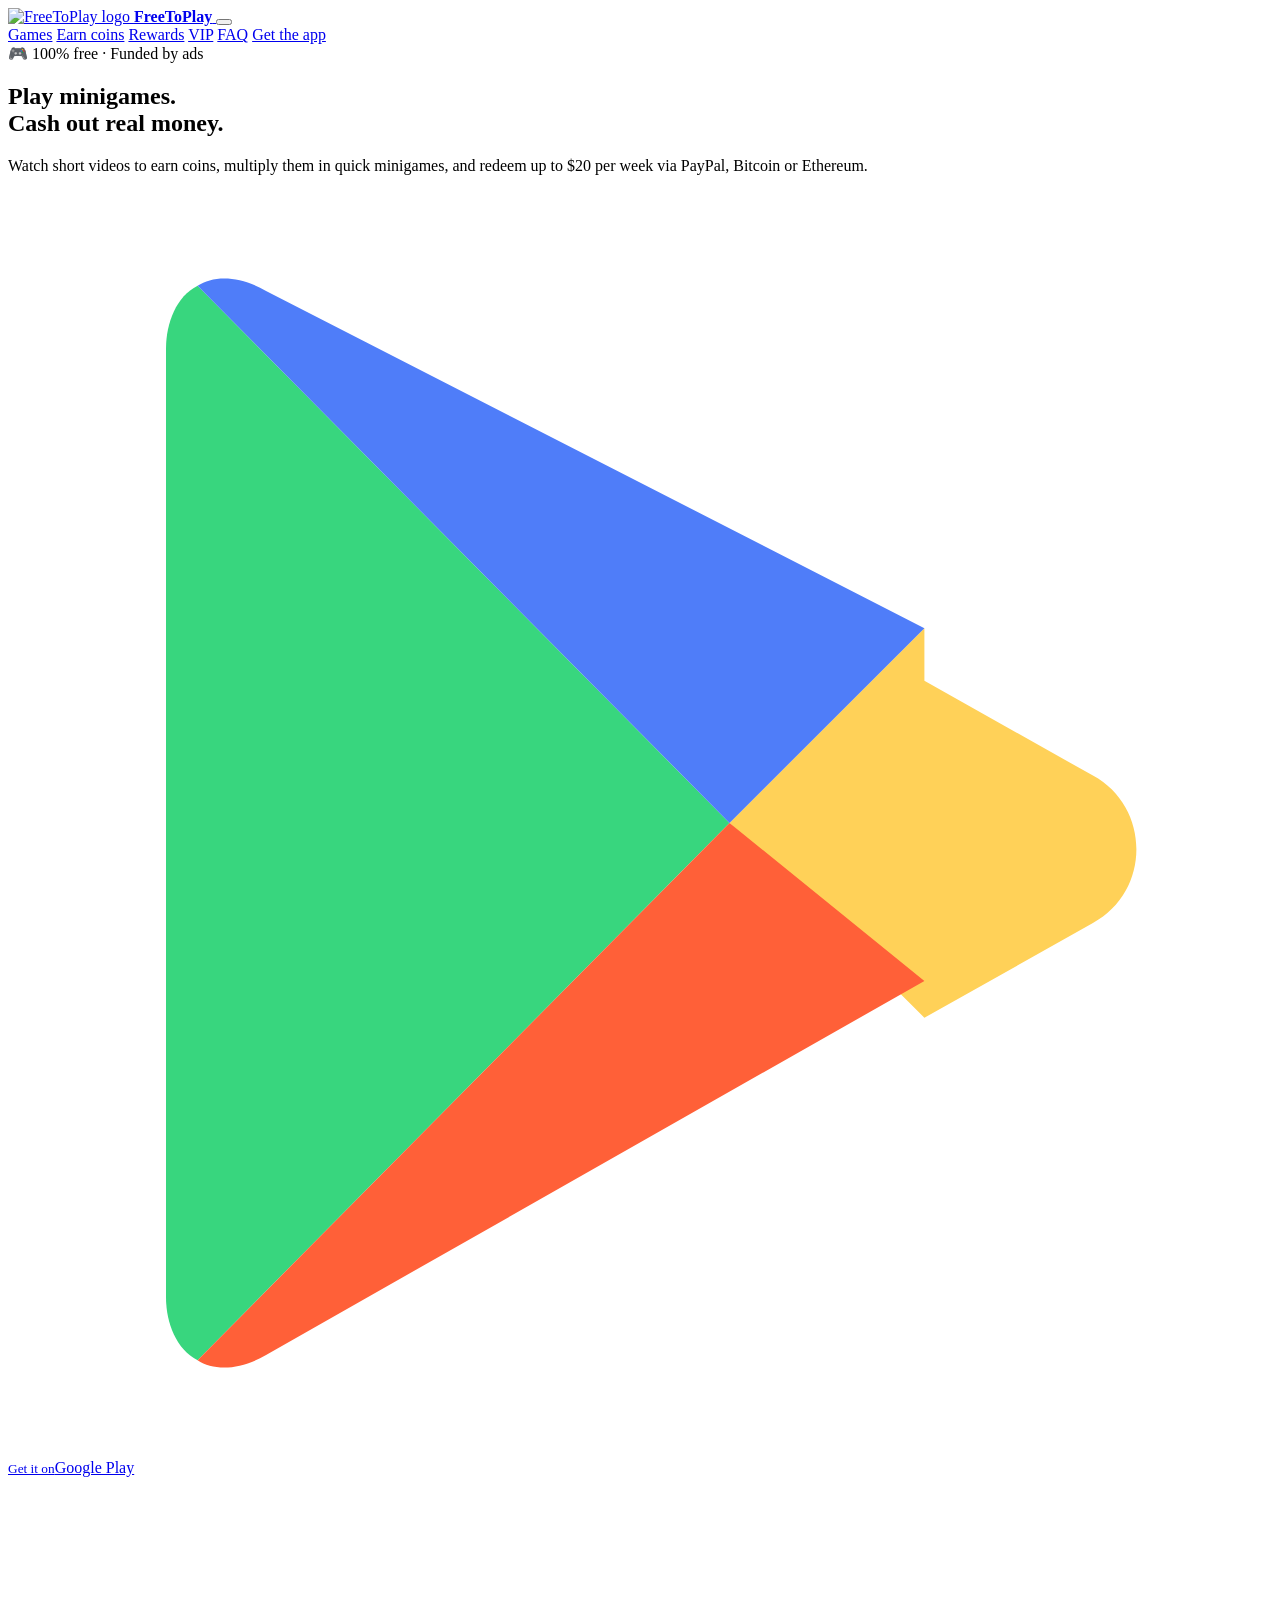
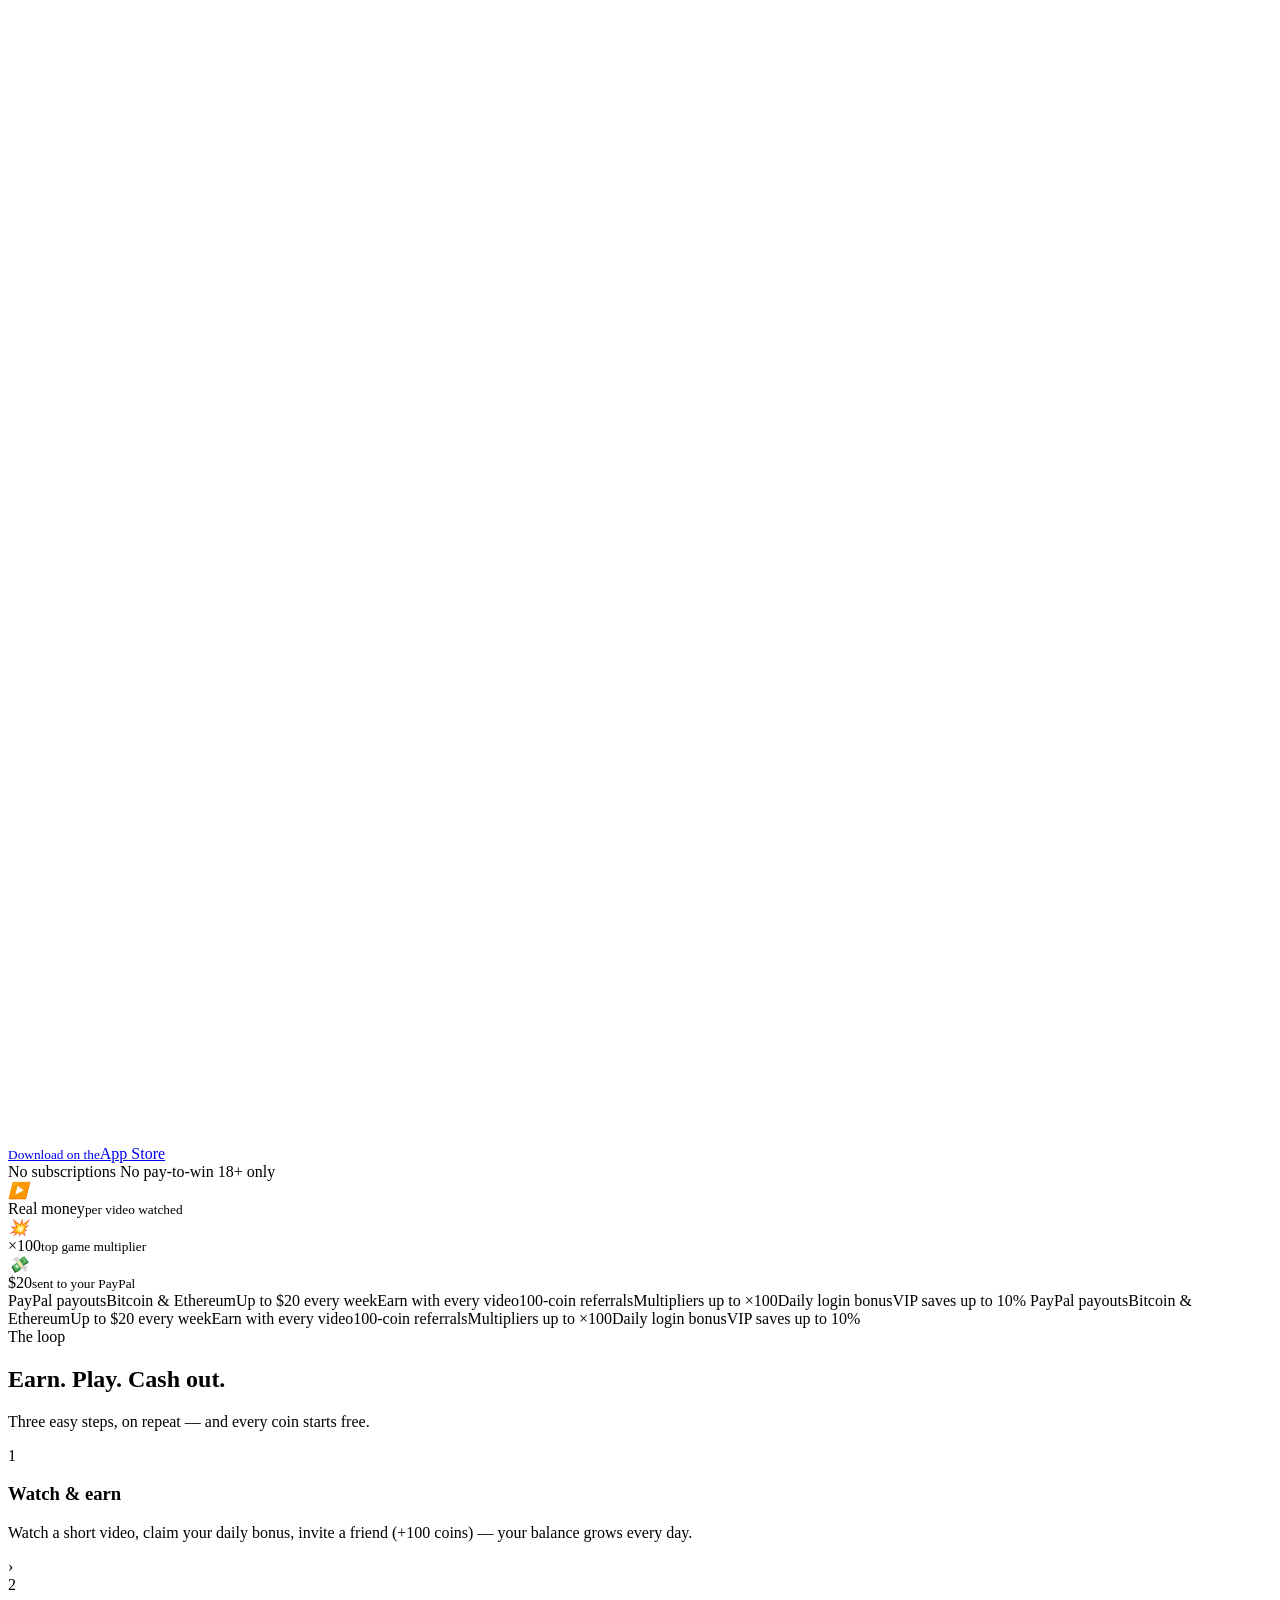
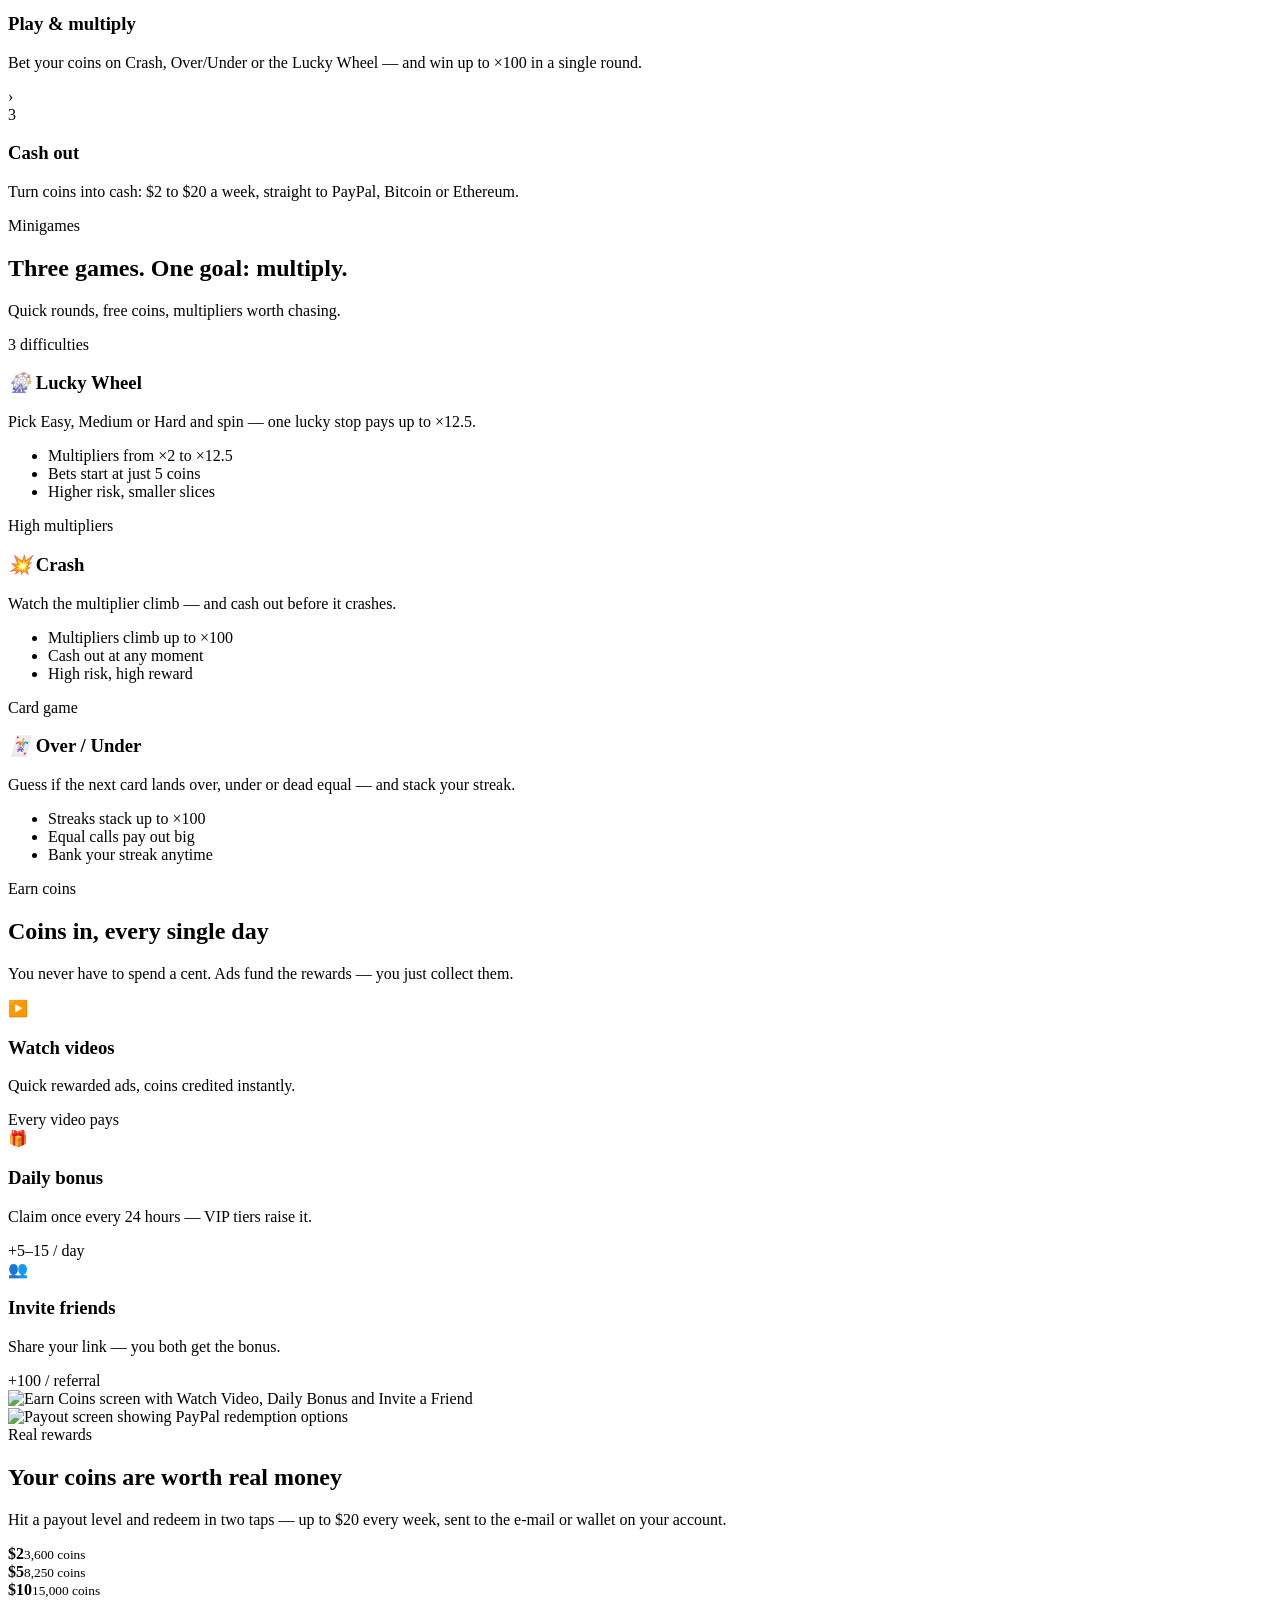
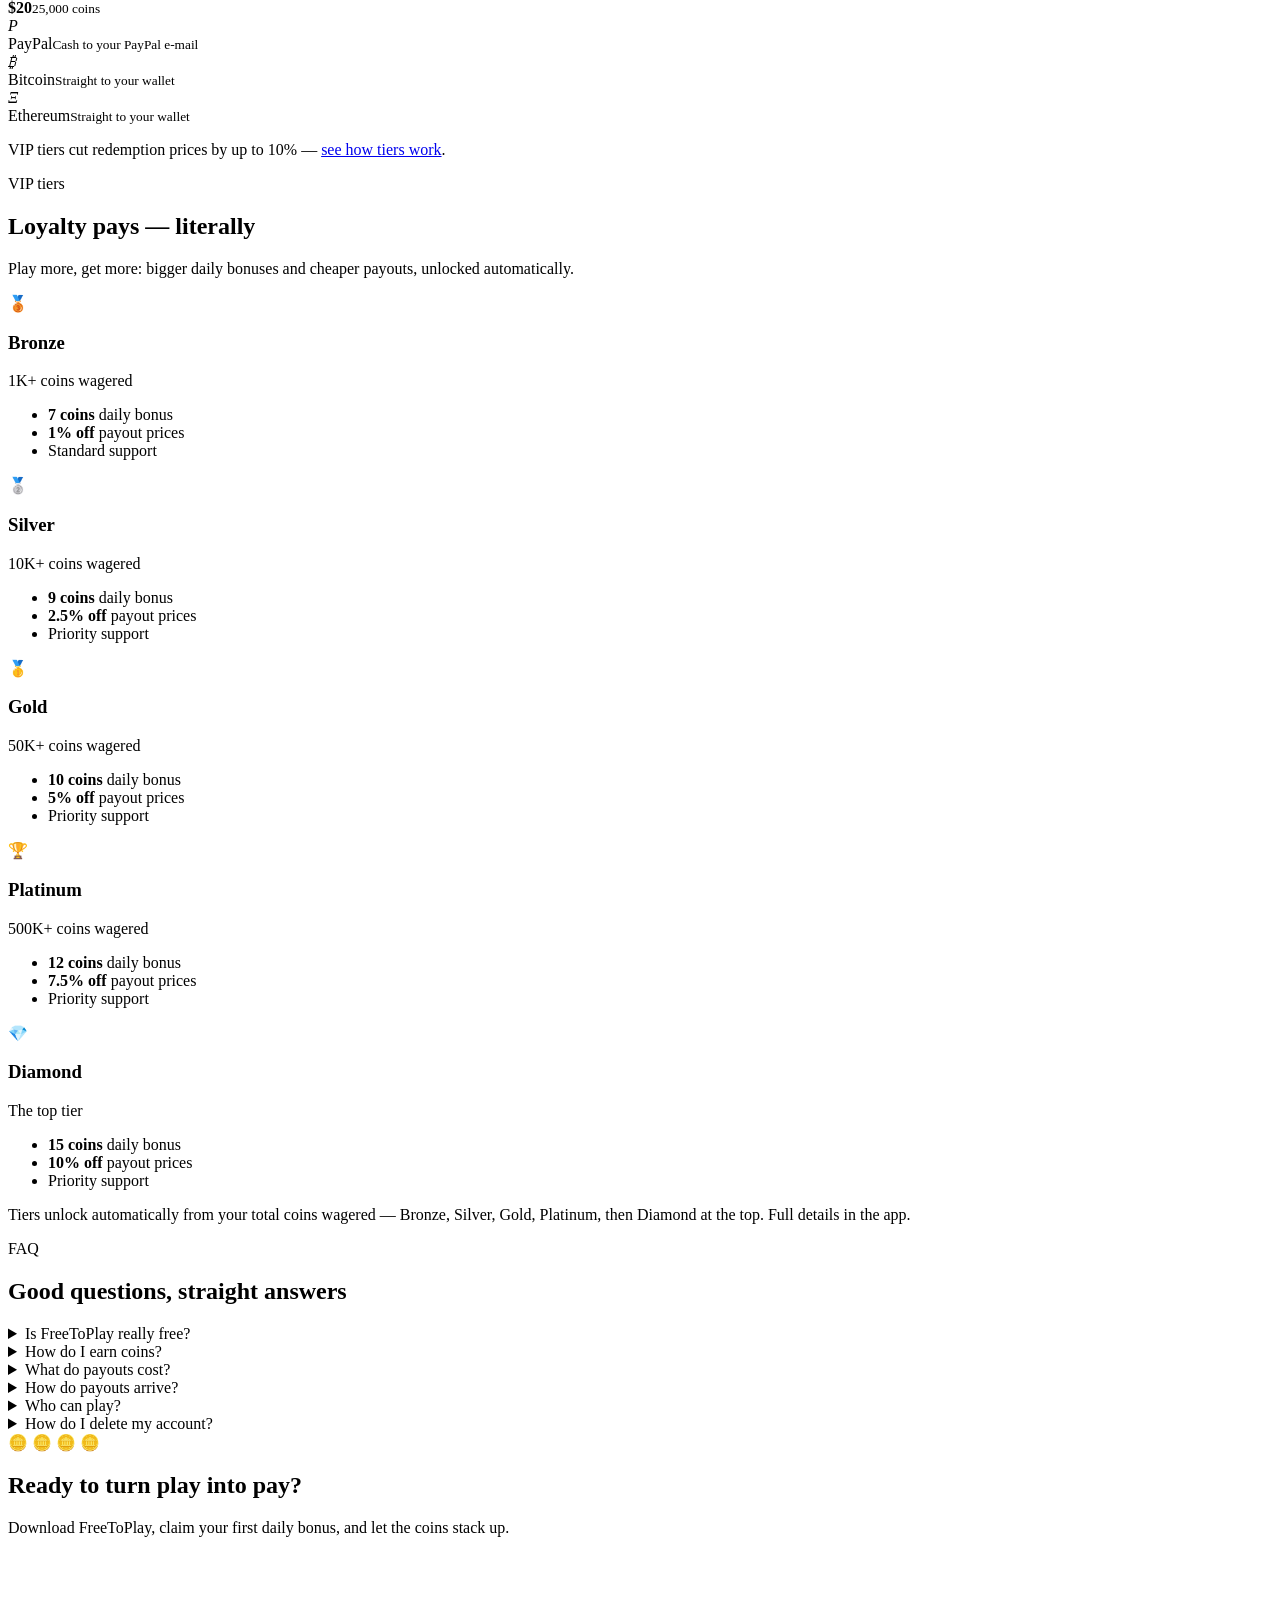
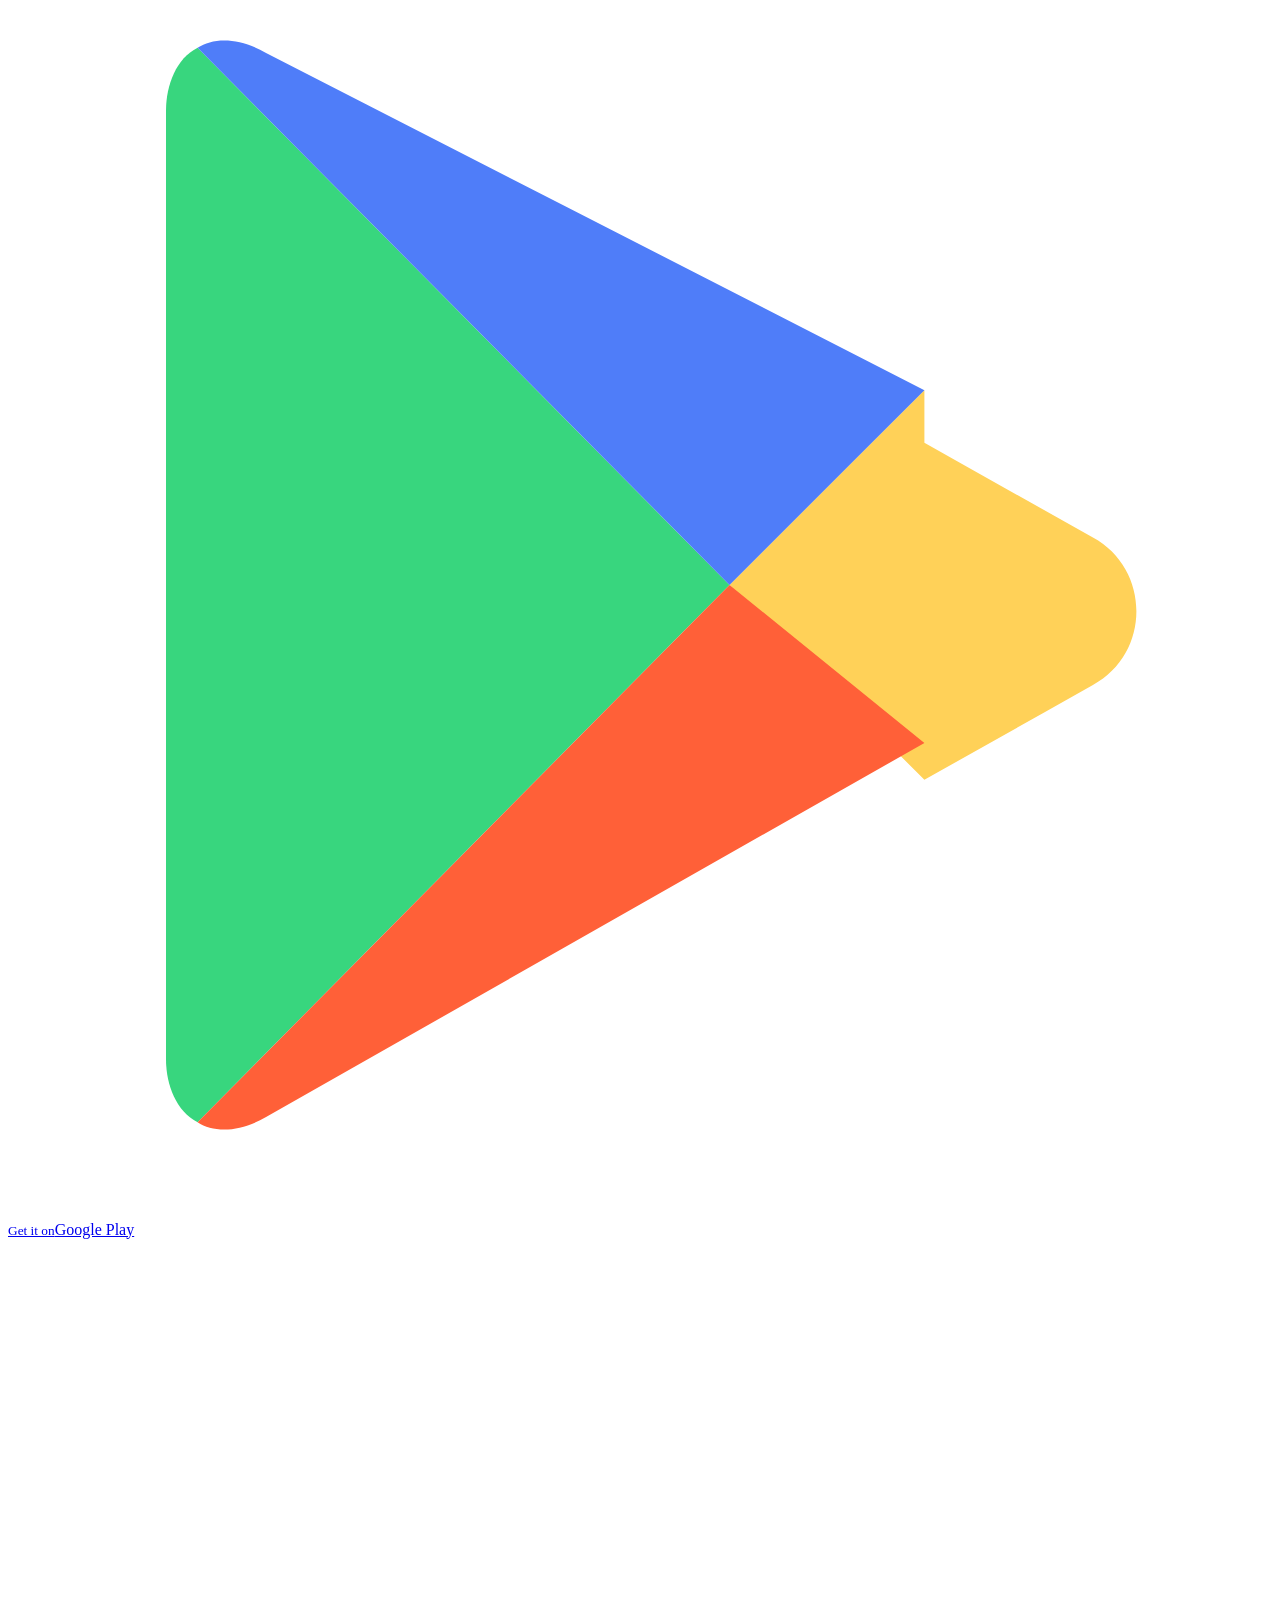
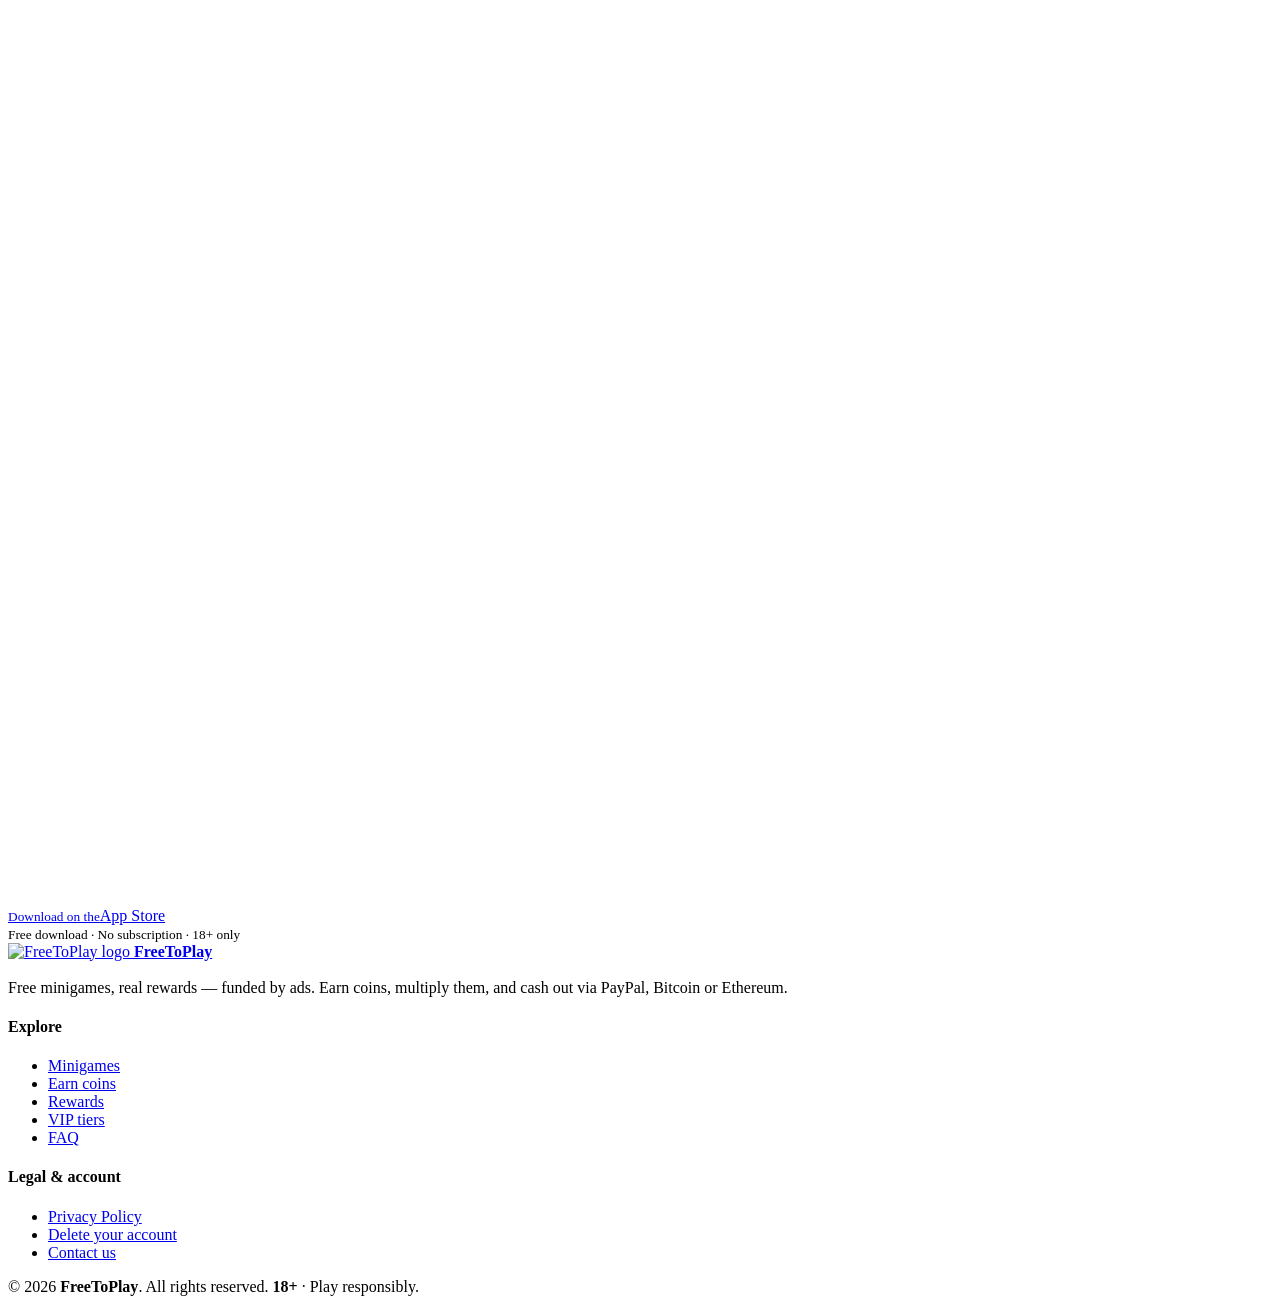
==== index.html @ 01d9d486 "Add site pages" ====
<!DOCTYPE html>
<html lang="en">
<head>
<meta charset="UTF-8">
<meta name="viewport" content="width=device-width, initial-scale=1.0">
<title>FreeToPlay — Play minigames, earn coins, cash out real money</title>
<meta name="description" content="FreeToPlay is a free, ad-funded mobile app. Earn coins watching short videos, multiply them in minigames like Crash, Over/Under and the Lucky Wheel, and cash out up to $20 per week via PayPal, Bitcoin or Ethereum.">
<meta name="theme-color" content="#16a14f">
<meta property="og:title" content="FreeToPlay — Earn real money, just by playing">
<meta property="og:description" content="Watch short ads to earn coins, multiply them in fast minigames, and redeem real rewards. No subscriptions. No pay-to-win.">
<meta property="og:image" content="assets/img/logo-name.jpg">
<meta property="og:type" content="website">
<link rel="icon" type="image/png" href="assets/img/logo.png">
<link rel="preconnect" href="https://fonts.googleapis.com">
<link rel="preconnect" href="https://fonts.gstatic.com" crossorigin>
<link href="https://fonts.googleapis.com/css2?family=Manrope:wght@400;500;600;700;800&family=Sora:wght@500;600;700;800&display=swap" rel="stylesheet">
<link rel="stylesheet" href="assets/css/style.css">
<script src="assets/js/main.js" defer></script>
</head>
<body>

<!-- ===== Navigation ===== -->
<header class="nav" aria-label="Main navigation">
  <div class="container nav-inner">
    <a class="brand" href="#top">
      <img src="assets/img/logo.png" alt="FreeToPlay logo">
      <b>FreeToPlay</b>
    </a>
    <button class="nav-toggle" aria-label="Open menu" aria-expanded="false">
      <span></span><span></span><span></span>
    </button>
    <nav class="nav-links">
      <a href="#games">Games</a>
      <a href="#earn">Earn coins</a>
      <a href="#rewards">Rewards</a>
      <a href="#vip">VIP</a>
      <a href="#faq">FAQ</a>
      <a class="btn btn-primary nav-cta" href="#download">Get the app</a>
    </nav>
  </div>
</header>

<main id="top">

  <!-- ===== Hero ===== -->
  <section class="hero">
    <div class="container hero-inner">
      <span class="eyebrow">🎮 100% free · Funded by ads</span>
        <h1>Play minigames.<br>Cash out <span class="grad-text">real money</span>.</h1>
        <p class="hero-sub">Watch short videos to earn coins, multiply them in quick minigames, and redeem up to $20 per week via PayPal, Bitcoin or Ethereum.</p>
        <div class="hero-actions">
          <!-- TODO: replace href="#" with your real store listing URLs -->
          <a class="btn-store" href="#" aria-label="Get FreeToPlay on Google Play">
            <svg viewBox="0 0 24 24" aria-hidden="true"><path fill="#38d67e" d="M3.6 1.8 13.7 12 3.6 22.2c-.4-.2-.6-.7-.6-1.2V3c0-.5.2-1 .6-1.2z"/><path fill="#ffd158" d="m17.4 8.3-3.7 3.7 3.7 3.7 3.2-1.8c1.1-.6 1.1-2.2 0-2.8l-3.2-1.8z"/><path fill="#ff6038" d="M13.7 12 3.6 22.2c.3.2.8.2 1.3-.1l12.5-7.1L13.7 12z"/><path fill="#4f7df9" d="M13.7 12 17.4 8.3 4.9 1.9c-.5-.3-1-.3-1.3-.1L13.7 12z"/></svg>
            <span><small>Get it on</small>Google Play</span>
          </a>
          <a class="btn-store" href="#" aria-label="Download FreeToPlay on the App Store">
            <svg viewBox="0 0 24 24" fill="#fff" aria-hidden="true"><path d="M16.7 13.1c0-2.2 1.8-3.3 1.9-3.4-1-1.5-2.6-1.7-3.2-1.7-1.4-.1-2.7.8-3.4.8-.7 0-1.8-.8-2.9-.8-1.5 0-2.9.9-3.7 2.2-1.6 2.7-.4 6.8 1.1 9 .8 1.1 1.7 2.3 2.9 2.3 1.1 0 1.6-.7 3-.7s1.8.7 3 .7c1.2 0 2-1.1 2.8-2.2.9-1.3 1.2-2.5 1.2-2.6-.1 0-2.7-1-2.7-3.6zM14.4 6.2c.6-.8 1-1.8.9-2.9-.9 0-2 .6-2.6 1.4-.6.7-1.1 1.8-.9 2.8 1 .1 2-.5 2.6-1.3z"/></svg>
            <span><small>Download on the</small>App Store</span>
          </a>
        </div>
        <div class="hero-checks">
          <span>No subscriptions</span>
          <span>No pay-to-win</span>
          <span>18+ only</span>
        </div>

        <!-- Signature: live reward chips -->
        <div class="hero-chips">
          <div class="chip"><em>▶️</em><div>Real money<small>per video watched</small></div></div>
          <div class="chip"><em>💥</em><div>×100<small>top game multiplier</small></div></div>
          <div class="chip"><em>💸</em><div>$20<small>sent to your PayPal</small></div></div>
        </div>
    </div>
  </section>

  <!-- ===== Marquee ===== -->
  <div class="marquee" aria-hidden="true">
    <div class="marquee-track">
      <span class="gold">PayPal payouts</span><span>Bitcoin &amp; Ethereum</span><span class="gold">Up to $20 every week</span><span>Earn with every video</span><span class="gold">100-coin referrals</span><span>Multipliers up to ×100</span><span class="gold">Daily login bonus</span><span>VIP saves up to 10%</span>
      <span class="gold">PayPal payouts</span><span>Bitcoin &amp; Ethereum</span><span class="gold">Up to $20 every week</span><span>Earn with every video</span><span class="gold">100-coin referrals</span><span>Multipliers up to ×100</span><span class="gold">Daily login bonus</span><span>VIP saves up to 10%</span>
    </div>
  </div>

  <!-- ===== The loop ===== -->
  <section class="section" id="how">
    <div class="container">
      <div class="section-head reveal">
        <span class="eyebrow">The loop</span>
        <h2>Earn. Play. Cash out.</h2>
        <p>Three easy steps, on repeat — and every coin starts free.</p>
      </div>
      <div class="steps">
        <article class="step reveal">
          <div class="step-n">1</div>
          <h3>Watch &amp; earn</h3>
          <p>Watch a short video, claim your daily bonus, invite a friend (+100 coins) — your balance grows every day.</p>
          <div class="arrow" aria-hidden="true">›</div>
        </article>
        <article class="step reveal">
          <div class="step-n">2</div>
          <h3>Play &amp; multiply</h3>
          <p>Bet your coins on Crash, Over/Under or the Lucky Wheel — and win up to ×100 in a single round.</p>
          <div class="arrow" aria-hidden="true">›</div>
        </article>
        <article class="step reveal">
          <div class="step-n">3</div>
          <h3>Cash out</h3>
          <p>Turn coins into cash: $2 to $20 a week, straight to PayPal, Bitcoin or Ethereum.</p>
        </article>
      </div>
    </div>
  </section>

  <!-- ===== Games ===== -->
  <section class="section tight" id="games">
    <div class="container">
      <div class="section-head reveal">
        <span class="eyebrow">Minigames</span>
        <h2>Three games. One goal: <span class="grad-text">multiply</span>.</h2>
        <p>Quick rounds, free coins, multipliers worth chasing.</p>
      </div>
      <div class="games">
        <article class="game wheel reveal">
          <span class="game-tag">3 difficulties</span>
          <h3><em>🎡</em> Lucky Wheel</h3>
          <p>Pick Easy, Medium or Hard and spin — one lucky stop pays up to ×12.5.</p>
          <ul>
            <li>Multipliers from ×2 to ×12.5</li>
            <li>Bets start at just 5 coins</li>
            <li>Higher risk, smaller slices</li>
          </ul>
        </article>
        <article class="game crash reveal">
          <span class="game-tag">High multipliers</span>
          <h3><em>💥</em> Crash</h3>
          <p>Watch the multiplier climb — and cash out before it crashes.</p>
          <ul>
            <li>Multipliers climb up to ×100</li>
            <li>Cash out at any moment</li>
            <li>High risk, high reward</li>
          </ul>
        </article>
        <article class="game cards reveal">
          <span class="game-tag">Card game</span>
          <h3><em>🃏</em> Over / Under</h3>
          <p>Guess if the next card lands over, under or dead equal — and stack your streak.</p>
          <ul>
            <li>Streaks stack up to ×100</li>
            <li>Equal calls pay out big</li>
            <li>Bank your streak anytime</li>
          </ul>
        </article>
      </div>
    </div>
  </section>

  <!-- ===== Earn ===== -->
  <section class="section" id="earn">
    <div class="container split">
      <div>
        <div class="section-head reveal">
          <span class="eyebrow">Earn coins</span>
          <h2>Coins in, every single day</h2>
          <p>You never have to spend a cent. Ads fund the rewards — you just collect them.</p>
        </div>
        <div class="earn-rows">
          <div class="earn-row reveal">
            <div class="earn-ico">▶️</div>
            <div><h3>Watch videos</h3><p>Quick rewarded ads, coins credited instantly.</p></div>
            <span class="earn-amt">Every video pays</span>
          </div>
          <div class="earn-row reveal">
            <div class="earn-ico">🎁</div>
            <div><h3>Daily bonus</h3><p>Claim once every 24 hours — VIP tiers raise it.</p></div>
            <span class="earn-amt">+5–15 / day</span>
          </div>
          <div class="earn-row reveal">
            <div class="earn-ico">👥</div>
            <div><h3>Invite friends</h3><p>Share your link — you both get the bonus.</p></div>
            <span class="earn-amt">+100 / referral</span>
          </div>
        </div>
      </div>
      <div class="split-visual reveal">
        <div class="phone phone-sm">
          <img src="assets/img/shot-earn.jpg" alt="Earn Coins screen with Watch Video, Daily Bonus and Invite a Friend" loading="lazy">
        </div>
      </div>
    </div>
  </section>

  <!-- ===== Rewards (dark band) ===== -->
  <section class="section rewards" id="rewards">
    <div class="container split">
      <div class="split-visual reveal">
        <div class="phone phone-sm">
          <img src="assets/img/shot-payout.jpg" alt="Payout screen showing PayPal redemption options" loading="lazy">
        </div>
      </div>
      <div>
        <span class="eyebrow">Real rewards</span>
        <h2>Your coins are worth real money</h2>
        <p>Hit a payout level and redeem in two taps — up to $20 every week, sent to the e-mail or wallet on your account.</p>
        <div class="amounts reveal">
          <div class="amount"><b>$2</b><small>3,600 coins</small></div>
          <div class="amount"><b>$5</b><small>8,250 coins</small></div>
          <div class="amount featured"><b>$10</b><small>15,000 coins</small></div>
          <div class="amount"><b>$20</b><small>25,000 coins</small></div>
        </div>
        <div class="methods reveal">
          <div class="method m-paypal"><i>P</i><div>PayPal<small>Cash to your PayPal e-mail</small></div></div>
          <div class="method m-btc"><i>₿</i><div>Bitcoin<small>Straight to your wallet</small></div></div>
          <div class="method m-eth"><i>Ξ</i><div>Ethereum<small>Straight to your wallet</small></div></div>
        </div>
        <p class="vip-note">VIP tiers cut redemption prices by up to 10% — <a href="#vip">see how tiers work</a>.</p>
      </div>
    </div>
  </section>

  <!-- ===== VIP ===== -->
  <section class="section" id="vip">
    <div class="container">
      <div class="section-head reveal">
        <span class="eyebrow">VIP tiers</span>
        <h2>Loyalty pays — literally</h2>
        <p>Play more, get more: bigger daily bonuses and cheaper payouts, unlocked automatically.</p>
      </div>
      <div class="tiers">
        <article class="tier reveal">
          <div class="medal">🥉</div>
          <h3>Bronze</h3>
          <div class="req">1K+ coins wagered</div>
          <ul>
            <li><b>7 coins</b> daily bonus</li>
            <li><b>1% off</b> payout prices</li>
            <li>Standard support</li>
          </ul>
        </article>
        <article class="tier reveal">
          <div class="medal">🥈</div>
          <h3>Silver</h3>
          <div class="req">10K+ coins wagered</div>
          <ul>
            <li><b>9 coins</b> daily bonus</li>
            <li><b>2.5% off</b> payout prices</li>
            <li>Priority support</li>
          </ul>
        </article>
        <article class="tier reveal">
          <div class="medal">🥇</div>
          <h3>Gold</h3>
          <div class="req">50K+ coins wagered</div>
          <ul>
            <li><b>10 coins</b> daily bonus</li>
            <li><b>5% off</b> payout prices</li>
            <li>Priority support</li>
          </ul>
        </article>
        <article class="tier reveal">
          <div class="medal">🏆</div>
          <h3>Platinum</h3>
          <div class="req">500K+ coins wagered</div>
          <ul>
            <li><b>12 coins</b> daily bonus</li>
            <li><b>7.5% off</b> payout prices</li>
            <li>Priority support</li>
          </ul>
        </article>
        <article class="tier reveal">
          <div class="medal">💎</div>
          <h3>Diamond</h3>
          <div class="req">The top tier</div>
          <ul>
            <li><b>15 coins</b> daily bonus</li>
            <li><b>10% off</b> payout prices</li>
            <li>Priority support</li>
          </ul>
        </article>
      </div>
      <p class="tiers-note">Tiers unlock automatically from your total coins wagered — Bronze, Silver, Gold, Platinum, then Diamond at the top. Full details in the app.</p>
    </div>
  </section>

  <!-- ===== FAQ ===== -->
  <section class="section tight" id="faq">
    <div class="container">
      <div class="section-head reveal">
        <span class="eyebrow">FAQ</span>
        <h2>Good questions, straight answers</h2>
      </div>
      <div class="faq reveal">
        <details>
          <summary>Is FreeToPlay really free?</summary>
          <p>Completely. The app is funded by advertisements, so you never deposit money and there is nothing to buy. Every coin you wager started as a free reward.</p>
        </details>
        <details>
          <summary>How do I earn coins?</summary>
          <p>Four ways: watch short rewarded videos (the coin amount varies per video), claim your daily bonus, invite friends (+100 coins per referral, for both of you), and win minigames.</p>
        </details>
        <details>
          <summary>What do payouts cost?</summary>
          <p>$2 = 3,600 coins, $5 = 8,250, $10 = 15,000 and $20 = 25,000. VIP tiers discount those prices by up to 10%, and you can redeem up to $20 per week.</p>
        </details>
        <details>
          <summary>How do payouts arrive?</summary>
          <p>PayPal payouts go to the e-mail registered on your account. Bitcoin payouts are processed exclusively over the Lightning Network — we'll e-mail you and ask you to send us a Lightning invoice for your payout amount. For Ethereum, we'll e-mail you to confirm the wallet address before sending. All requests run through standard fraud-prevention checks first, so make sure your contact details are accurate.</p>
        </details>
        <details>
          <summary>Who can play?</summary>
          <p>FreeToPlay is for adults aged 18 and over. Additional eligibility requirements may apply depending on your region — see our Terms for details.</p>
        </details>
        <details>
          <summary>How do I delete my account?</summary>
          <p>In the app, go to Settings → Account → Delete Account. Or do it online any time via our <a href="delete.html">account deletion page</a>. Details on what happens to your data are in our <a href="privacy.html">Privacy Policy</a>.</p>
        </details>
      </div>
    </div>
  </section>

  <!-- ===== CTA ===== -->
  <section class="section" id="download">
    <div class="container">
      <div class="cta-band reveal">
        <span class="cta-coin" aria-hidden="true">🪙</span>
        <span class="cta-coin" aria-hidden="true">🪙</span>
        <span class="cta-coin" aria-hidden="true">🪙</span>
        <span class="cta-coin" aria-hidden="true">🪙</span>
        <h2>Ready to turn play into pay?</h2>
        <p>Download FreeToPlay, claim your first daily bonus, and let the coins stack up.</p>
        <div class="hero-actions">
          <!-- TODO: replace href="#" with your real store listing URLs -->
          <a class="btn-store" href="#" aria-label="Get FreeToPlay on Google Play">
            <svg viewBox="0 0 24 24" aria-hidden="true"><path fill="#38d67e" d="M3.6 1.8 13.7 12 3.6 22.2c-.4-.2-.6-.7-.6-1.2V3c0-.5.2-1 .6-1.2z"/><path fill="#ffd158" d="m17.4 8.3-3.7 3.7 3.7 3.7 3.2-1.8c1.1-.6 1.1-2.2 0-2.8l-3.2-1.8z"/><path fill="#ff6038" d="M13.7 12 3.6 22.2c.3.2.8.2 1.3-.1l12.5-7.1L13.7 12z"/><path fill="#4f7df9" d="M13.7 12 17.4 8.3 4.9 1.9c-.5-.3-1-.3-1.3-.1L13.7 12z"/></svg>
            <span><small>Get it on</small>Google Play</span>
          </a>
          <a class="btn-store" href="#" aria-label="Download FreeToPlay on the App Store">
            <svg viewBox="0 0 24 24" fill="#fff" aria-hidden="true"><path d="M16.7 13.1c0-2.2 1.8-3.3 1.9-3.4-1-1.5-2.6-1.7-3.2-1.7-1.4-.1-2.7.8-3.4.8-.7 0-1.8-.8-2.9-.8-1.5 0-2.9.9-3.7 2.2-1.6 2.7-.4 6.8 1.1 9 .8 1.1 1.7 2.3 2.9 2.3 1.1 0 1.6-.7 3-.7s1.8.7 3 .7c1.2 0 2-1.1 2.8-2.2.9-1.3 1.2-2.5 1.2-2.6-.1 0-2.7-1-2.7-3.6zM14.4 6.2c.6-.8 1-1.8.9-2.9-.9 0-2 .6-2.6 1.4-.6.7-1.1 1.8-.9 2.8 1 .1 2-.5 2.6-1.3z"/></svg>
            <span><small>Download on the</small>App Store</span>
          </a>
        </div>
        <small>Free download · No subscription · 18+ only</small>
      </div>
    </div>
  </section>

</main>

<!-- ===== Footer ===== -->
<footer class="footer">
  <div class="container">
    <div class="footer-grid">
      <div>
        <a class="brand" href="#top">
          <img src="assets/img/logo.png" alt="FreeToPlay logo">
          <b>FreeToPlay</b>
        </a>
        <p style="margin-top:18px">Free minigames, real rewards — funded by ads. Earn coins, multiply them, and cash out via PayPal, Bitcoin or Ethereum.</p>
      </div>
      <div>
        <h4>Explore</h4>
        <ul>
          <li><a href="#games">Minigames</a></li>
          <li><a href="#earn">Earn coins</a></li>
          <li><a href="#rewards">Rewards</a></li>
          <li><a href="#vip">VIP tiers</a></li>
          <li><a href="#faq">FAQ</a></li>
        </ul>
      </div>
      <div>
        <h4>Legal &amp; account</h4>
        <ul>
          <li><a href="privacy.html">Privacy Policy</a></li>
          <li><a href="delete.html">Delete your account</a></li>
          <li><a href="mailto:freeToPlay.business@gmail.com">Contact us</a></li>
        </ul>
      </div>
    </div>
    <div class="footer-bottom">
      <span>© <span id="year">2026</span> <b>FreeToPlay</b>. All rights reserved.</span>
      <span><b>18+</b> · Play responsibly.</span>
    </div>
  </div>
</footer>

</body>
</html>
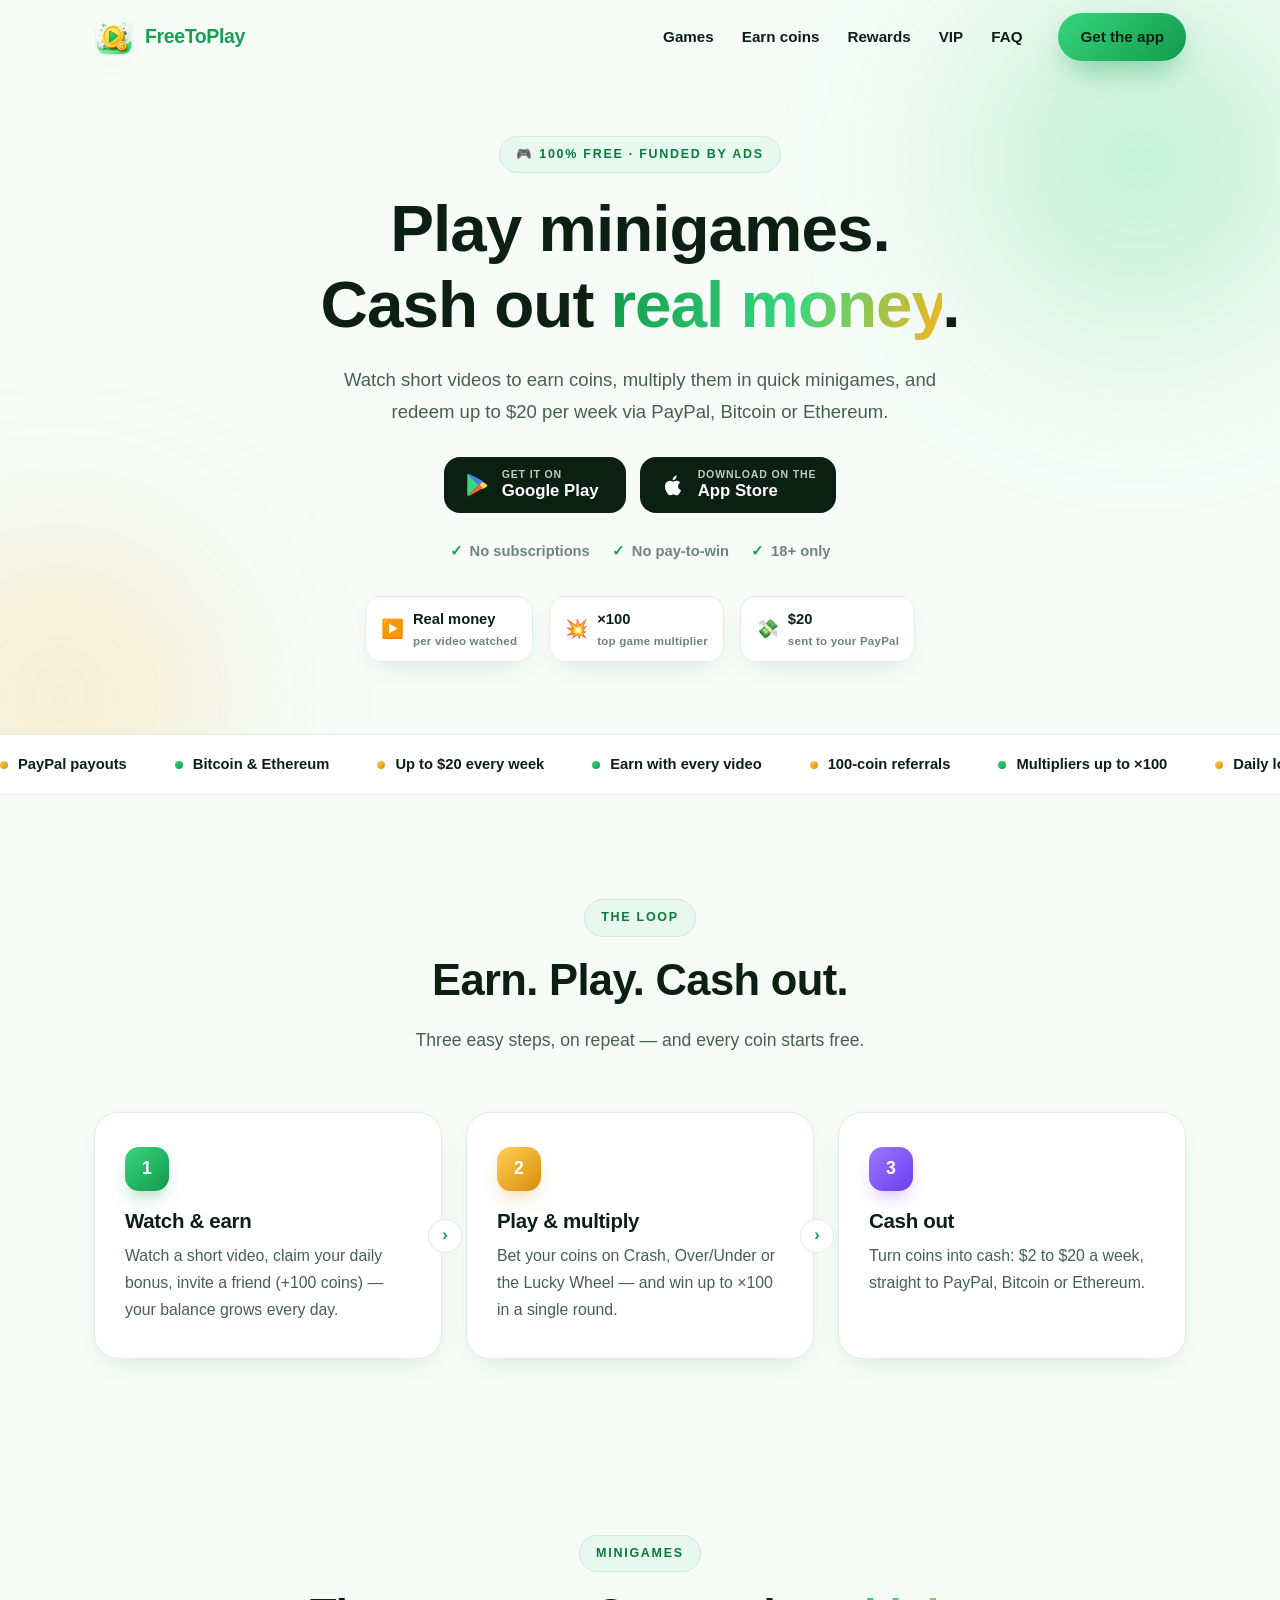
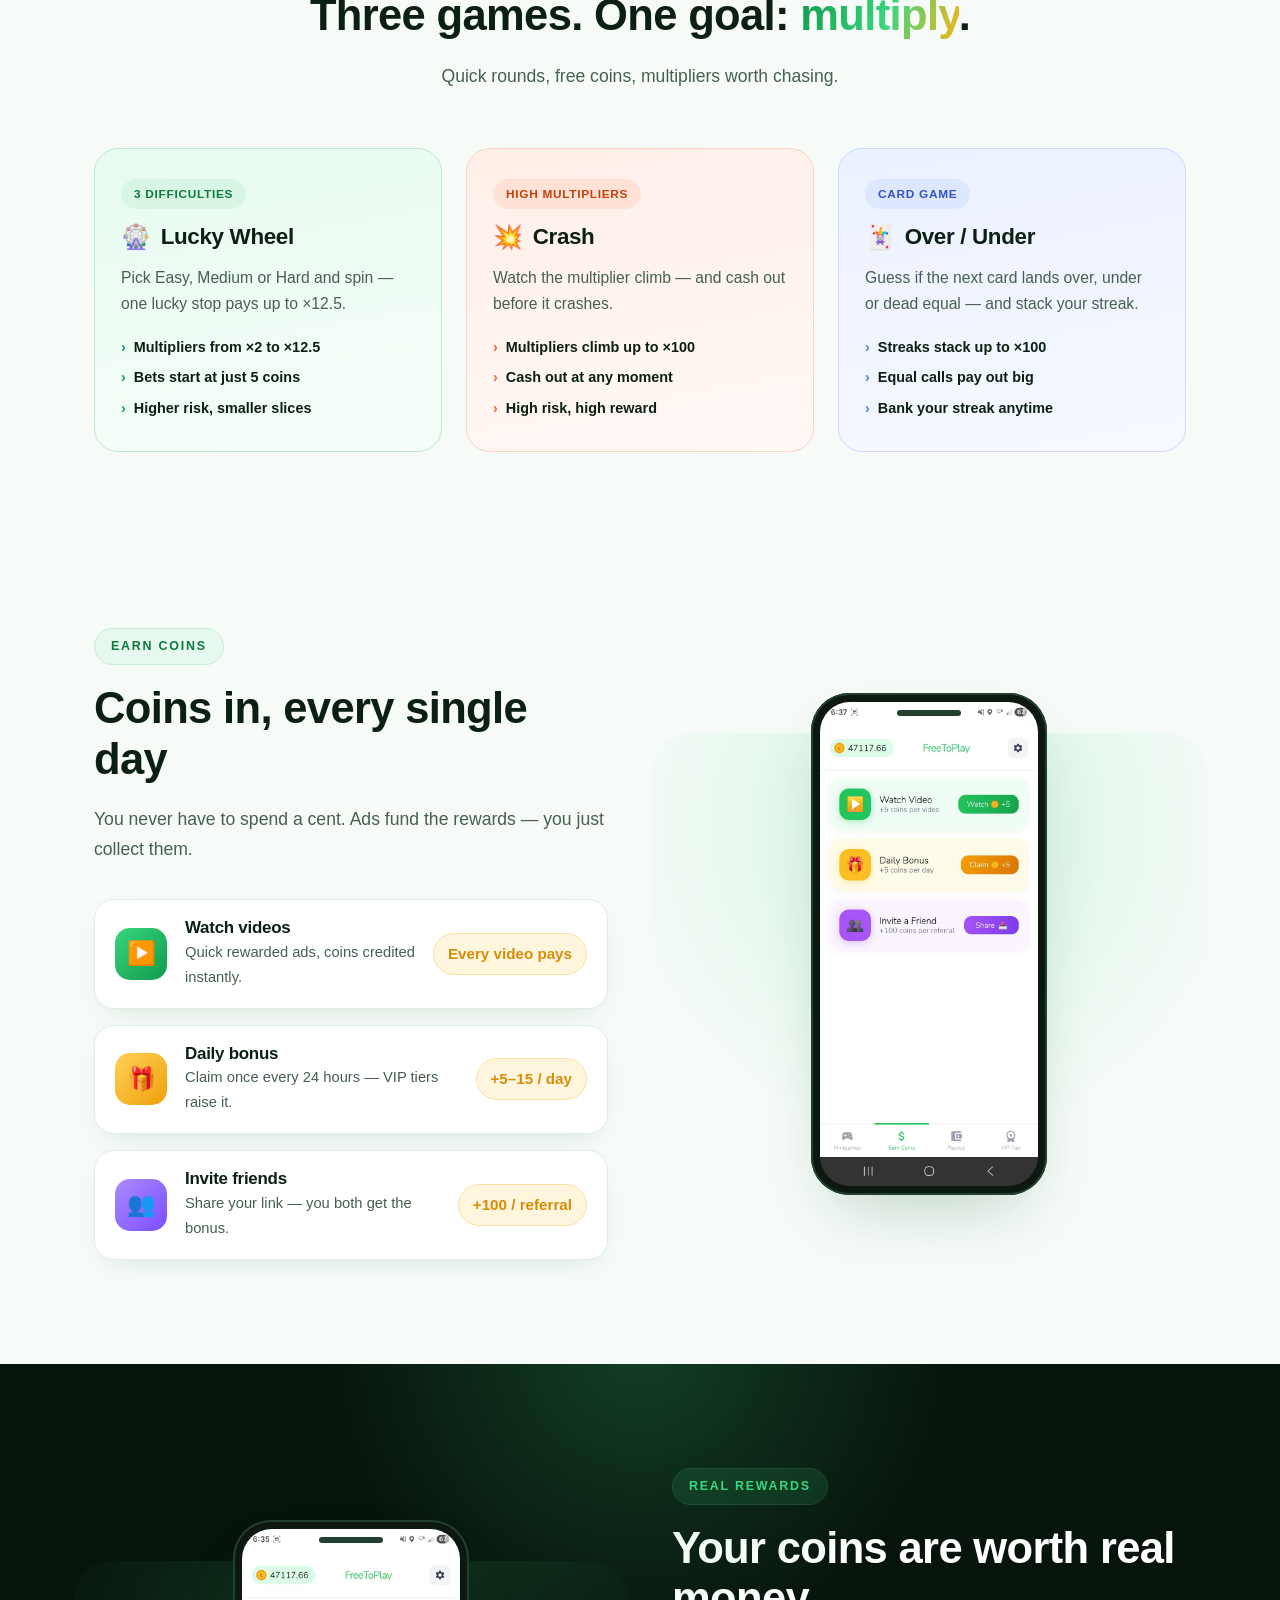
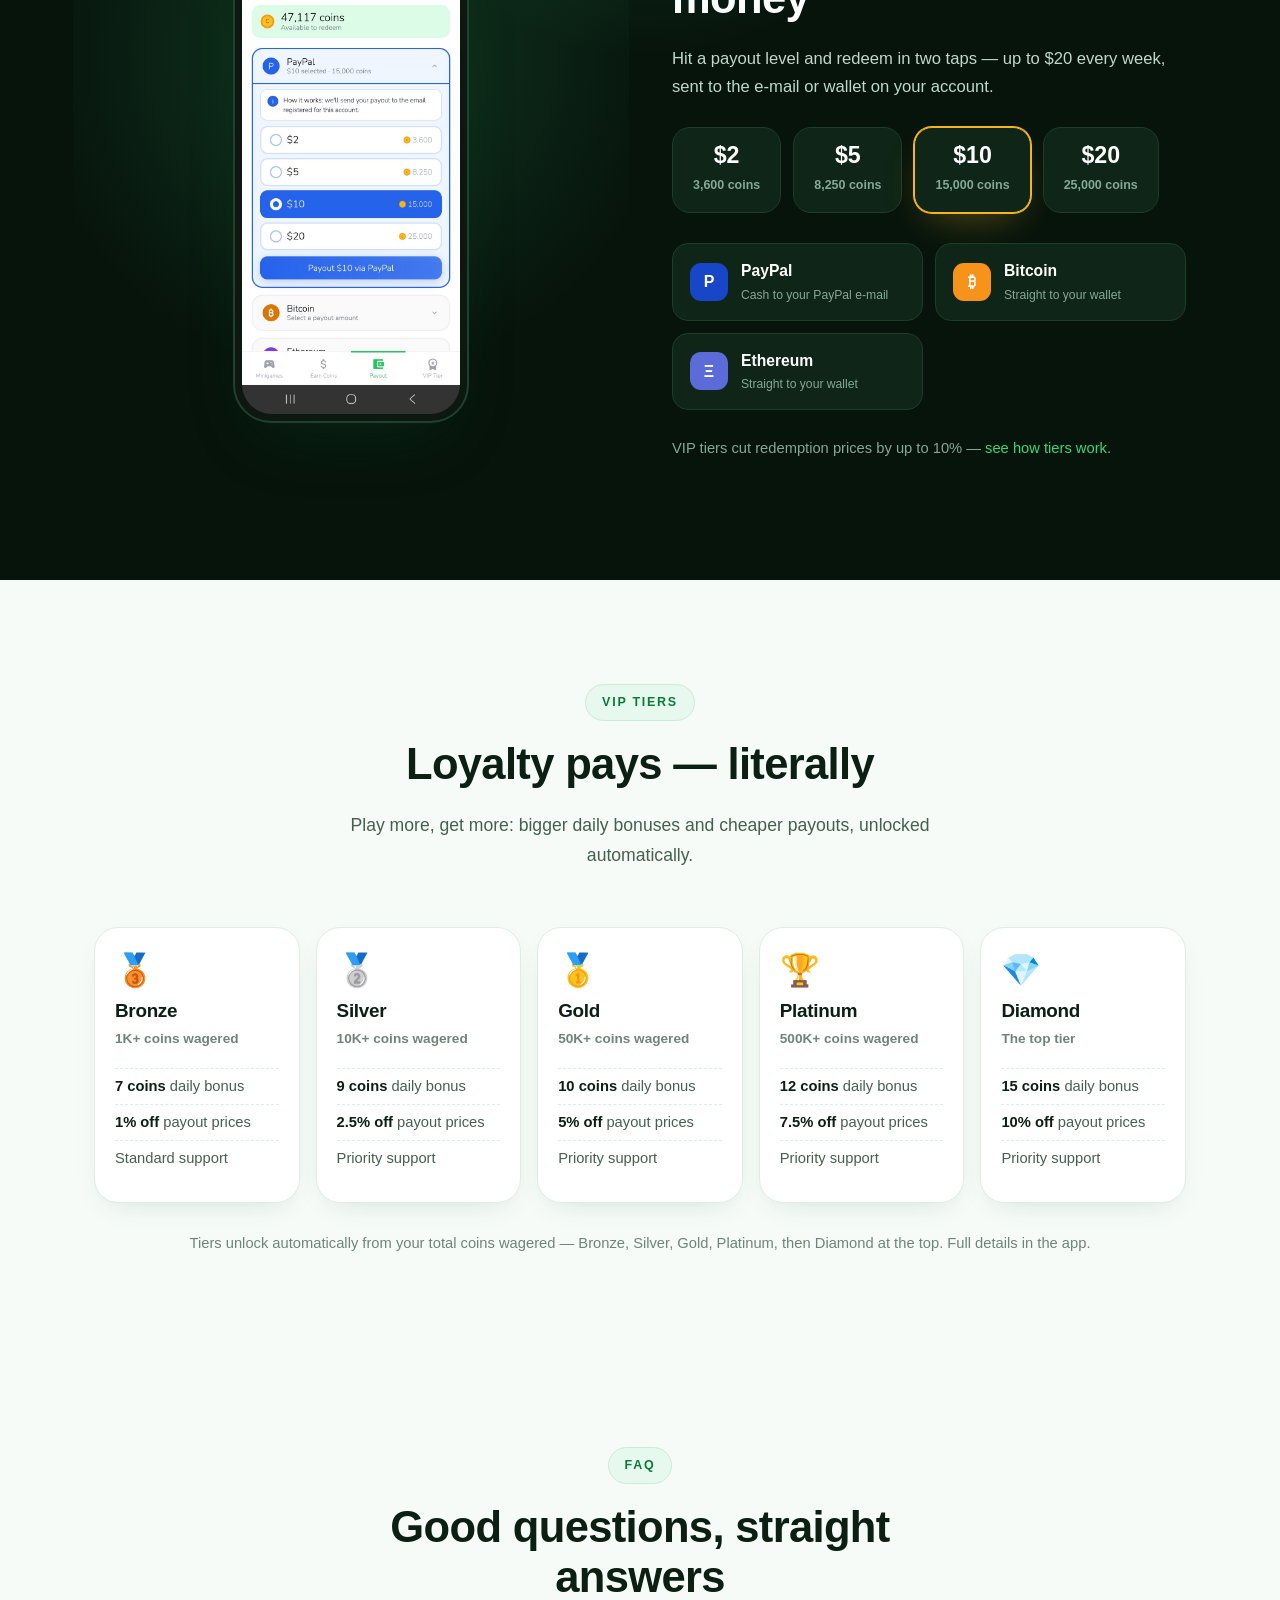
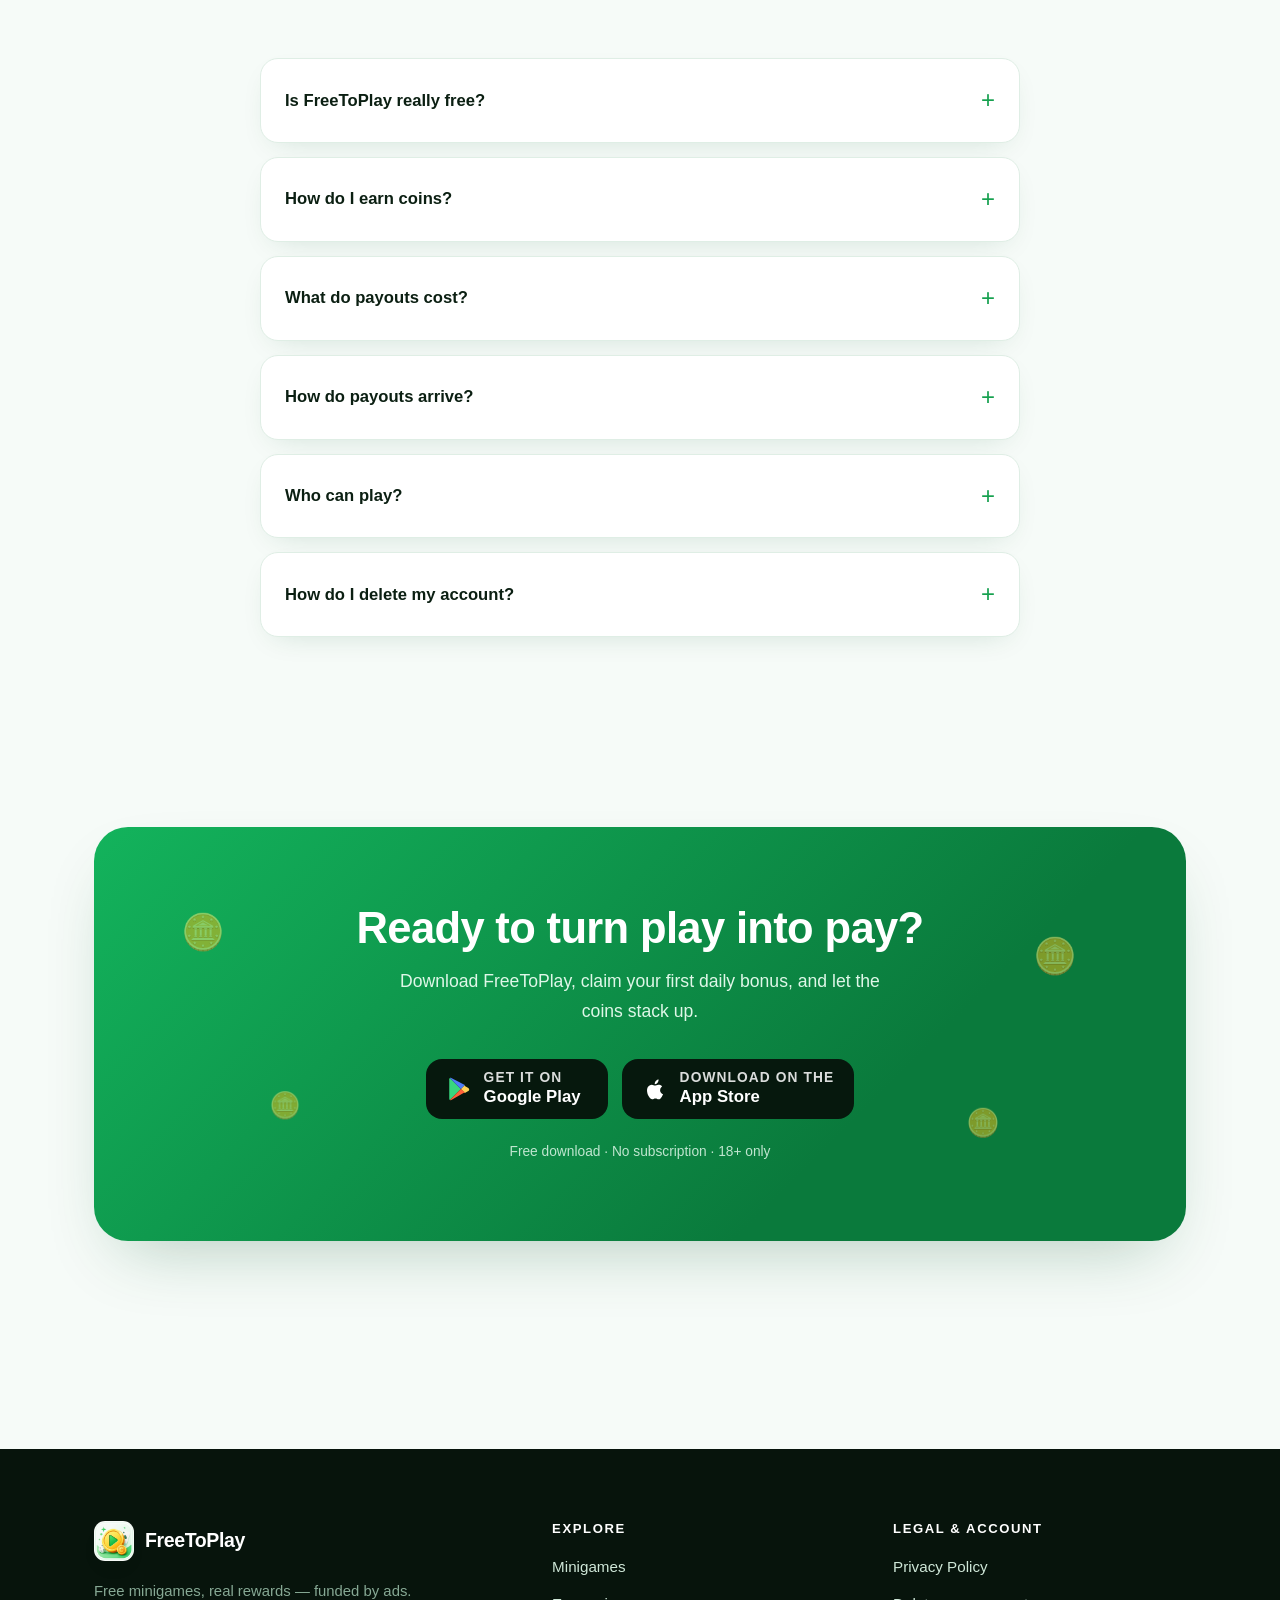
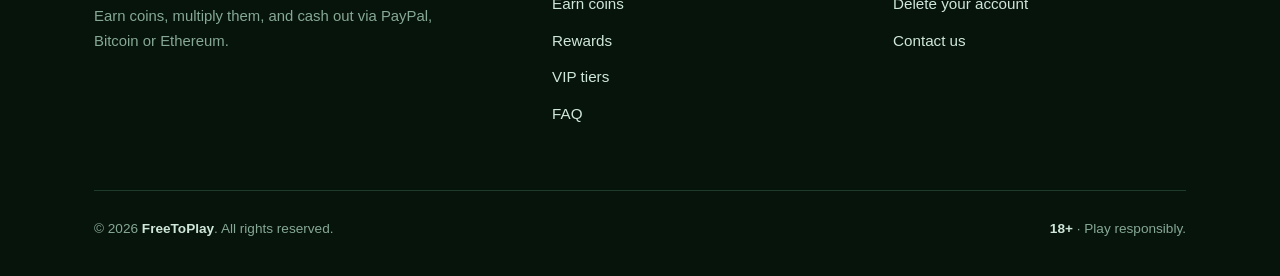
==== commit be48500f: "added url" ====
--- a/index.html
+++ b/index.html
@@ -49,8 +49,7 @@
         <h1>Play minigames.<br>Cash out <span class="grad-text">real money</span>.</h1>
         <p class="hero-sub">Watch short videos to earn coins, multiply them in quick minigames, and redeem up to $20 per week via PayPal, Bitcoin or Ethereum.</p>
         <div class="hero-actions">
-          <!-- TODO: replace href="#" with your real store listing URLs -->
-          <a class="btn-store" href="#" aria-label="Get FreeToPlay on Google Play">
+          <a class="btn-store" href="https://play.google.com/store/apps/details?id=com.fluttec.freetoplay" aria-label="Get FreeToPlay on Google Play">
             <svg viewBox="0 0 24 24" aria-hidden="true"><path fill="#38d67e" d="M3.6 1.8 13.7 12 3.6 22.2c-.4-.2-.6-.7-.6-1.2V3c0-.5.2-1 .6-1.2z"/><path fill="#ffd158" d="m17.4 8.3-3.7 3.7 3.7 3.7 3.2-1.8c1.1-.6 1.1-2.2 0-2.8l-3.2-1.8z"/><path fill="#ff6038" d="M13.7 12 3.6 22.2c.3.2.8.2 1.3-.1l12.5-7.1L13.7 12z"/><path fill="#4f7df9" d="M13.7 12 17.4 8.3 4.9 1.9c-.5-.3-1-.3-1.3-.1L13.7 12z"/></svg>
             <span><small>Get it on</small>Google Play</span>
           </a>
--- a/assets/css/style.css
+++ b/assets/css/style.css
@@ -0,0 +1,477 @@
+/* ============================================================
+   FreeToPlay — site stylesheet
+   Palette and shapes are derived from the app's own UI:
+   mint field, brand green, coin gold, one dark "cash out" band.
+   ============================================================ */
+
+:root{
+  --ink:#0b1f12;
+  --body-c:#46604f;
+  --faint:#6e8579;
+  --field:#f6fbf8;
+  --card:#ffffff;
+  --line:#dfeee5;
+  --mint:#e7f8ee;
+  --g1:#38d67e;
+  --g2:#119a4b;
+  --green:#16a14f;
+  --green-deep:#0c7a3a;
+  --coin:#f6b51e;
+  --coin-deep:#d98c06;
+  --coin-soft:#fff6dd;
+  --crash:#ff6038;
+  --crash-soft:#fff0eb;
+  --blue:#4f7df9;
+  --blue-soft:#eef3ff;
+  --violet:#8b5cf6;
+  --violet-soft:#f4f0ff;
+  --night:#07140c;
+  --night-card:#0e2517;
+  --night-line:#1d3d2a;
+  --danger:#dc2626;
+  --danger-soft:#fef2f2;
+  --radius:24px;
+  --radius-sm:16px;
+  --shadow-lg:0 30px 70px -28px rgba(11,84,43,.30);
+  --shadow-sm:0 10px 30px -14px rgba(11,84,43,.18);
+  --font-display:"Sora",-apple-system,"Segoe UI",sans-serif;
+  --font-body:"Manrope",-apple-system,"Segoe UI",sans-serif;
+}
+
+*,*::before,*::after{box-sizing:border-box}
+html{scroll-behavior:smooth}
+body{
+  margin:0;
+  font-family:var(--font-body);
+  font-size:1.04rem;
+  line-height:1.7;
+  color:var(--body-c);
+  background:var(--field);
+  -webkit-font-smoothing:antialiased;
+}
+img{max-width:100%;display:block}
+a{color:var(--green-deep);text-decoration:none}
+a:hover{text-decoration:underline}
+h1,h2,h3,h4{font-family:var(--font-display);color:var(--ink);line-height:1.15;margin:0 0 .5em;letter-spacing:-.015em}
+h1{font-size:clamp(2.5rem,5.4vw,4.1rem);font-weight:800}
+h2{font-size:clamp(1.9rem,3.4vw,2.75rem);font-weight:700}
+h3{font-size:1.28rem;font-weight:700}
+p{margin:0 0 1em}
+:focus-visible{outline:3px solid var(--g1);outline-offset:3px;border-radius:6px}
+::selection{background:#bdf0d3}
+
+.container{max-width:1140px;margin:0 auto;padding:0 24px}
+.section{padding:104px 0}
+.section.tight{padding:72px 0}
+.section-head{max-width:680px;margin:0 auto 56px;text-align:center}
+.section-head p{font-size:1.1rem}
+
+.eyebrow{
+  display:inline-flex;align-items:center;gap:8px;
+  font-family:var(--font-display);font-size:.78rem;font-weight:700;
+  letter-spacing:.14em;text-transform:uppercase;color:var(--green-deep);
+  background:var(--mint);border:1px solid #c8ecd8;border-radius:999px;
+  padding:7px 16px;margin-bottom:18px;
+}
+.grad-text{
+  background:linear-gradient(110deg,var(--g2),var(--g1) 55%,var(--coin));
+  -webkit-background-clip:text;background-clip:text;color:transparent;
+}
+
+/* Buttons ---------------------------------------------------- */
+.btn{
+  display:inline-flex;align-items:center;justify-content:center;gap:10px;
+  font-family:var(--font-display);font-weight:700;font-size:1rem;
+  border-radius:999px;padding:15px 30px;border:0;cursor:pointer;
+  transition:transform .2s ease,box-shadow .2s ease,background .2s ease;
+  text-decoration:none;
+}
+.btn:hover{text-decoration:none;transform:translateY(-2px)}
+.btn-primary{
+  color:#fff;background:linear-gradient(135deg,var(--g1),var(--g2));
+  box-shadow:0 14px 30px -10px rgba(17,154,75,.55);
+}
+.btn-primary:hover{box-shadow:0 18px 36px -10px rgba(17,154,75,.6)}
+.btn-ghost{color:var(--ink);background:#fff;border:1.5px solid var(--line)}
+.btn-ghost:hover{border-color:#bcdcca}
+.btn-danger{color:#fff;background:linear-gradient(135deg,#f4593b,#c81e1e);box-shadow:0 14px 30px -12px rgba(200,30,30,.5)}
+.btn[disabled]{opacity:.55;cursor:not-allowed;transform:none;box-shadow:none}
+
+.btn-store{
+  display:inline-flex;align-items:center;gap:12px;text-align:left;
+  background:var(--ink);color:#fff;border-radius:16px;padding:11px 20px;
+  transition:transform .2s ease,box-shadow .2s ease;text-decoration:none;
+  min-width:182px;
+}
+.btn-store:hover{transform:translateY(-2px);box-shadow:0 16px 32px -14px rgba(7,20,12,.55);text-decoration:none}
+.btn-store svg{width:26px;height:26px;flex:none}
+.btn-store small{display:block;font-size:.66rem;letter-spacing:.08em;text-transform:uppercase;opacity:.75;line-height:1.2}
+.btn-store span{display:block;font-family:var(--font-display);font-weight:700;font-size:1.05rem;line-height:1.25}
+
+/* Navigation ------------------------------------------------- */
+.nav{
+  position:fixed;inset:0 0 auto 0;z-index:60;
+  transition:background .25s ease,box-shadow .25s ease,border-color .25s ease;
+  border-bottom:1px solid transparent;
+}
+.nav.scrolled{
+  background:rgba(252,255,253,.82);
+  -webkit-backdrop-filter:blur(14px);backdrop-filter:blur(14px);
+  border-color:var(--line);
+}
+.nav-inner{display:flex;align-items:center;gap:32px;height:74px}
+.brand{display:flex;align-items:center;gap:11px;text-decoration:none}
+.brand:hover{text-decoration:none}
+.brand img{width:40px;height:40px;border-radius:11px;box-shadow:var(--shadow-sm)}
+.brand b{font-family:var(--font-display);font-weight:800;font-size:1.22rem;color:var(--green);letter-spacing:-.02em}
+.nav-links{display:flex;gap:28px;margin-left:auto;align-items:center}
+.nav-links a{font-weight:600;font-size:.95rem;color:var(--ink)}
+.nav-links a:hover{color:var(--green-deep);text-decoration:none}
+.nav-cta{margin-left:8px;padding:11px 22px;font-size:.92rem}
+.nav-toggle{display:none;margin-left:auto;background:none;border:0;cursor:pointer;padding:8px}
+.nav-toggle span{display:block;width:24px;height:2.5px;background:var(--ink);margin:5px 0;border-radius:2px;transition:.25s}
+.nav.open .nav-toggle span:nth-child(1){transform:translateY(7.5px) rotate(45deg)}
+.nav.open .nav-toggle span:nth-child(2){opacity:0}
+.nav.open .nav-toggle span:nth-child(3){transform:translateY(-7.5px) rotate(-45deg)}
+
+/* Hero -------------------------------------------------------- */
+.hero{position:relative;overflow:hidden;padding:136px 0 72px}
+.hero::before,.hero::after{content:"";position:absolute;border-radius:50%;filter:blur(70px);z-index:0;pointer-events:none}
+.hero::before{width:560px;height:560px;right:-140px;top:-120px;background:radial-gradient(circle,rgba(56,214,126,.35),transparent 65%)}
+.hero::after{width:480px;height:480px;left:-180px;bottom:-200px;background:radial-gradient(circle,rgba(246,181,30,.25),transparent 65%)}
+.hero-inner{position:relative;z-index:1;max-width:820px;margin:0 auto;text-align:center}
+.hero h1{margin-bottom:22px}
+.hero-sub{font-size:1.16rem;max-width:600px;margin:0 auto 30px}
+.hero-actions{display:flex;flex-wrap:wrap;justify-content:center;gap:14px;margin-bottom:26px}
+.hero-checks{display:flex;flex-wrap:wrap;justify-content:center;gap:10px 22px;font-size:.92rem;font-weight:600;color:var(--faint)}
+.hero-checks span::before{content:"✓";color:var(--green);font-weight:800;margin-right:7px}
+
+/* Phone frame */
+.phone{
+  position:relative;width:300px;background:#0c1810;border-radius:46px;
+  padding:11px;box-shadow:var(--shadow-lg),inset 0 0 0 2px #21402e;
+}
+.phone img{border-radius:36px;width:100%}
+.phone::after{ /* speaker notch bar */
+  content:"";position:absolute;top:21px;left:50%;transform:translateX(-50%);
+  width:84px;height:7px;border-radius:99px;background:#21402e;
+}
+.phone-sm{width:236px;border-radius:38px;padding:9px}
+.phone-sm img{border-radius:30px}
+.phone-sm::after{width:64px;top:17px;height:6px}
+
+/* Signature: live reward chips */
+.hero-chips{display:flex;flex-wrap:wrap;justify-content:center;gap:14px 16px;margin-top:32px}
+.chip{
+  display:flex;align-items:center;gap:9px;text-align:left;
+  background:rgba(255,255,255,.92);border:1px solid var(--line);
+  -webkit-backdrop-filter:blur(6px);backdrop-filter:blur(6px);
+  border-radius:16px;padding:10px 15px;box-shadow:var(--shadow-sm);
+  font-family:var(--font-display);font-weight:700;font-size:.92rem;color:var(--ink);
+  animation:bob 5.5s ease-in-out infinite;
+}
+.chip em{font-style:normal;font-size:1.15rem;line-height:1}
+.chip small{display:block;font-family:var(--font-body);font-weight:600;font-size:.72rem;color:var(--faint);letter-spacing:.02em}
+.hero-chips .chip:nth-child(2){animation-delay:1.4s}
+.hero-chips .chip:nth-child(3){animation-delay:2.6s}
+@keyframes bob{
+  0%,100%{transform:translateY(0)}
+  50%{transform:translateY(-8px)}
+}
+
+/* Marquee ------------------------------------------------------ */
+.marquee{border-block:1px solid var(--line);background:#fff;overflow:hidden;padding:17px 0}
+.marquee-track{display:flex;gap:48px;width:max-content;animation:slide 26s linear infinite}
+.marquee-track span{
+  display:flex;align-items:center;gap:10px;white-space:nowrap;
+  font-family:var(--font-display);font-weight:700;font-size:.92rem;color:var(--ink);
+}
+.marquee-track span::before{content:"";width:8px;height:8px;border-radius:50%;background:linear-gradient(135deg,var(--g1),var(--g2))}
+.marquee-track span.gold::before{background:linear-gradient(135deg,#ffd158,var(--coin-deep))}
+@keyframes slide{to{transform:translateX(-50%)}}
+
+/* Loop / steps ------------------------------------------------- */
+.steps{display:grid;grid-template-columns:repeat(3,1fr);gap:24px}
+.step{
+  background:var(--card);border:1px solid var(--line);border-radius:var(--radius);
+  padding:34px 30px;position:relative;box-shadow:var(--shadow-sm);
+}
+.step-n{
+  display:inline-flex;align-items:center;justify-content:center;
+  width:44px;height:44px;border-radius:14px;margin-bottom:18px;
+  font-family:var(--font-display);font-weight:800;font-size:1.1rem;color:#fff;
+  background:linear-gradient(135deg,var(--g1),var(--g2));
+  box-shadow:0 10px 20px -8px rgba(17,154,75,.55);
+}
+.step:nth-child(2) .step-n{background:linear-gradient(135deg,#ffd158,var(--coin-deep));box-shadow:0 10px 20px -8px rgba(217,140,6,.5)}
+.step:nth-child(3) .step-n{background:linear-gradient(135deg,#9b78ff,#6d3df0);box-shadow:0 10px 20px -8px rgba(109,61,240,.45)}
+.step p{margin:0;font-size:.99rem}
+.step .arrow{
+  position:absolute;top:50%;right:-21px;transform:translateY(-50%);z-index:2;
+  width:34px;height:34px;border-radius:50%;background:#fff;border:1px solid var(--line);
+  display:flex;align-items:center;justify-content:center;color:var(--green);font-weight:800;
+}
+
+/* Games -------------------------------------------------------- */
+.games{display:grid;grid-template-columns:repeat(3,1fr);gap:24px}
+.game{
+  border-radius:var(--radius);border:1.5px solid;padding:30px 26px 28px;
+  display:flex;flex-direction:column;gap:14px;overflow:hidden;
+  transition:transform .25s ease,box-shadow .25s ease;
+}
+.game:hover{transform:translateY(-6px);box-shadow:var(--shadow-lg)}
+.game.wheel{background:linear-gradient(170deg,#e7fbf0,#f6fdf9);border-color:#bfe9cf}
+.game.crash{background:linear-gradient(170deg,#ffefe9,#fff8f5);border-color:#ffd2c4}
+.game.cards{background:linear-gradient(170deg,#ebf1ff,#f6f9ff);border-color:#ccdaff}
+.game-tag{
+  align-self:flex-start;font-family:var(--font-display);font-weight:700;font-size:.74rem;
+  letter-spacing:.06em;text-transform:uppercase;border-radius:999px;padding:5px 13px;
+}
+.wheel .game-tag{background:#d8f6e4;color:var(--green-deep)}
+.crash .game-tag{background:#ffe1d6;color:#c2410c}
+.cards .game-tag{background:#dde7ff;color:#3553c4}
+.game h3{display:flex;align-items:center;gap:10px;font-size:1.4rem;margin:0}
+.game h3 em{font-style:normal;font-size:1.5rem}
+.game p{margin:0;font-size:.98rem;min-height:3.3em}
+.game ul{list-style:none;margin:0;padding:0;font-size:.9rem;font-weight:600;color:var(--ink)}
+.game ul li{padding:3px 0}
+.game ul li::before{content:"›";margin-right:8px;font-weight:800}
+.wheel ul li::before{color:var(--green)}
+.crash ul li::before{color:var(--crash)}
+.cards ul li::before{color:var(--blue)}
+
+/* Shorter viewports: tighten the hero so the chips stay above the fold */
+@media (max-height:860px){
+  .hero{padding:112px 0 52px}
+  .hero h1{font-size:clamp(2.3rem,5vw,3.55rem);margin-bottom:18px}
+  .hero-sub{font-size:1.08rem;margin-bottom:24px}
+  .hero-actions{margin-bottom:22px}
+  .hero-chips{margin-top:26px}
+}
+@media (max-height:700px){
+  .hero{padding:94px 0 40px}
+  .hero h1{font-size:clamp(2rem,4.5vw,2.9rem);margin-bottom:14px}
+  .hero-sub{font-size:1rem;margin-bottom:20px}
+  .hero-checks{font-size:.88rem}
+  .hero-chips{margin-top:20px}
+  .chip{padding:8px 13px;font-size:.88rem}
+}
+
+/* Earn split --------------------------------------------------- */
+.split{display:grid;grid-template-columns:1fr 1fr;gap:64px;align-items:center}
+.split .section-head{text-align:left;margin:0 0 34px;max-width:none}
+.earn-rows{display:flex;flex-direction:column;gap:16px}
+.earn-row{
+  display:flex;gap:18px;align-items:center;background:#fff;border:1px solid var(--line);
+  border-radius:20px;padding:18px 20px;box-shadow:var(--shadow-sm);
+}
+.earn-ico{
+  width:52px;height:52px;flex:none;border-radius:15px;display:flex;align-items:center;justify-content:center;
+  font-size:1.45rem;
+}
+.earn-row:nth-child(1) .earn-ico{background:linear-gradient(135deg,var(--g1),var(--g2))}
+.earn-row:nth-child(2) .earn-ico{background:linear-gradient(135deg,#ffd158,#f0a009)}
+.earn-row:nth-child(3) .earn-ico{background:linear-gradient(135deg,#a98bff,#7c4dff)}
+.earn-row h3{margin:0;font-size:1.06rem}
+.earn-row p{margin:2px 0 0;font-size:.92rem}
+.earn-amt{
+  margin-left:auto;flex:none;font-family:var(--font-display);font-weight:800;font-size:.95rem;
+  color:var(--coin-deep);background:var(--coin-soft);border:1px solid #fbe1a4;border-radius:999px;padding:7px 14px;
+  white-space:nowrap;
+}
+.split-visual{display:flex;justify-content:center;position:relative}
+.split-visual::before{content:"";position:absolute;inset:8% -4% 0;border-radius:40px;
+  background:radial-gradient(circle at 50% 20%,rgba(56,214,126,.18),transparent 70%)}
+
+/* Rewards (dark band) ------------------------------------------ */
+.rewards{background:var(--night);color:#bfd8c8;position:relative;overflow:hidden}
+.rewards::before{content:"";position:absolute;width:680px;height:680px;left:50%;top:-360px;transform:translateX(-50%);
+  border-radius:50%;background:radial-gradient(circle,rgba(56,214,126,.22),transparent 65%);pointer-events:none}
+.rewards h2,.rewards h3{color:#fff}
+.rewards .eyebrow{background:rgba(56,214,126,.12);border-color:#1d3d2a;color:var(--g1)}
+.amounts{display:flex;flex-wrap:wrap;gap:12px;margin:26px 0 30px}
+.amount{
+  background:var(--night-card);border:1px solid var(--night-line);border-radius:18px;
+  padding:14px 20px;text-align:center;min-width:104px;
+}
+.amount b{display:block;font-family:var(--font-display);font-size:1.45rem;font-weight:800;color:#fff;line-height:1.2}
+.amount small{font-size:.78rem;color:#86a894;font-weight:600}
+.amount.featured{border-color:var(--coin);box-shadow:0 0 0 1px var(--coin),0 16px 40px -16px rgba(246,181,30,.4)}
+.methods{display:grid;grid-template-columns:repeat(auto-fit,minmax(230px,1fr));gap:12px}
+.method{
+  display:flex;align-items:center;gap:13px;background:var(--night-card);
+  border:1px solid var(--night-line);border-radius:16px;padding:14px 17px;
+  font-family:var(--font-display);font-weight:700;color:#fff;font-size:.98rem;
+}
+.method i{
+  font-style:normal;width:38px;height:38px;flex:none;border-radius:11px;
+  display:flex;align-items:center;justify-content:center;font-weight:800;font-size:1rem;color:#fff;
+}
+.method small{display:block;font-family:var(--font-body);font-weight:500;font-size:.76rem;color:#86a894}
+.m-paypal i{background:#1846c8}
+.m-btc i{background:#f7931a}
+.m-eth i{background:#5b6bd8}
+.rewards .vip-note{margin-top:26px;font-size:.92rem;color:#86a894}
+.rewards .vip-note a{color:var(--g1)}
+
+/* VIP ----------------------------------------------------------- */
+.tiers{display:grid;grid-template-columns:repeat(5,1fr);gap:16px}
+.tier{
+  background:#fff;border:1px solid var(--line);border-radius:var(--radius);
+  padding:26px 20px;box-shadow:var(--shadow-sm);display:flex;flex-direction:column;gap:6px;
+}
+.tier .medal{font-size:2rem;line-height:1;margin-bottom:8px}
+.tier h3{margin:0;font-size:1.18rem}
+.tier .req{font-size:.85rem;font-weight:700;color:var(--faint);margin-bottom:12px}
+.tier ul{list-style:none;margin:0;padding:0;font-size:.92rem}
+.tier ul li{padding:5px 0;border-top:1px dashed var(--line);color:var(--body-c)}
+.tier ul li b{color:var(--ink)}
+.tiers-note{text-align:center;font-size:.92rem;color:var(--faint);margin-top:28px}
+
+/* FAQ ------------------------------------------------------------ */
+.faq{max-width:760px;margin:0 auto}
+.faq details{
+  background:#fff;border:1px solid var(--line);border-radius:18px;
+  padding:6px 24px;margin-bottom:14px;box-shadow:var(--shadow-sm);
+}
+.faq summary{
+  cursor:pointer;list-style:none;display:flex;align-items:center;gap:14px;
+  font-family:var(--font-display);font-weight:700;color:var(--ink);font-size:1.04rem;padding:15px 0;
+}
+.faq summary::-webkit-details-marker{display:none}
+.faq summary::after{content:"+";margin-left:auto;font-size:1.5rem;font-weight:500;color:var(--green);transition:transform .25s}
+.faq details[open] summary::after{transform:rotate(45deg)}
+.faq details p{margin:0 0 18px;font-size:.98rem}
+
+/* CTA band -------------------------------------------------------- */
+.cta-band{
+  position:relative;overflow:hidden;border-radius:34px;text-align:center;
+  background:linear-gradient(135deg,#13b35c,#0a7a3c 70%);color:#dff7e8;
+  padding:76px 32px;box-shadow:var(--shadow-lg);
+}
+.cta-band h2{color:#fff;margin-bottom:14px}
+.cta-band p{max-width:520px;margin:0 auto 32px;font-size:1.1rem}
+.cta-band .hero-actions{justify-content:center;margin-bottom:18px}
+.cta-band .btn-store{background:#06180d}
+.cta-band small{font-size:.86rem;opacity:.85}
+.cta-coin{position:absolute;font-size:2.2rem;opacity:.5;animation:bob 6s ease-in-out infinite;pointer-events:none}
+.cta-coin:nth-child(1){top:18%;left:8%}
+.cta-coin:nth-child(2){top:62%;left:16%;animation-delay:1.6s;font-size:1.6rem}
+.cta-coin:nth-child(3){top:24%;right:10%;animation-delay:.8s}
+.cta-coin:nth-child(4){top:66%;right:17%;animation-delay:2.4s;font-size:1.7rem}
+
+/* Footer ----------------------------------------------------------- */
+.footer{background:var(--night);color:#86a894;padding:72px 0 36px;margin-top:104px}
+.footer a{color:#cfe7d8}
+.footer-grid{display:grid;grid-template-columns:1.4fr 1fr 1fr;gap:48px;margin-bottom:52px}
+.footer .brand b{color:#fff}
+.footer p{font-size:.93rem;max-width:340px}
+.footer h4{color:#fff;font-size:.82rem;letter-spacing:.12em;text-transform:uppercase;margin-bottom:18px}
+.footer ul{list-style:none;margin:0;padding:0;font-size:.95rem}
+.footer ul li{margin-bottom:11px}
+.footer-bottom{
+  border-top:1px solid var(--night-line);padding-top:26px;
+  display:flex;flex-wrap:wrap;gap:12px 28px;justify-content:space-between;font-size:.85rem;
+}
+.footer-bottom b{color:#cfe7d8;font-weight:700}
+
+/* Document pages (privacy) ------------------------------------------ */
+.page-hero{padding:150px 0 46px;border-bottom:1px solid var(--line);
+  background:linear-gradient(180deg,#fff, var(--field))}
+.page-hero .crumb{font-size:.9rem;font-weight:700}
+.page-hero h1{font-size:clamp(2.1rem,4vw,3rem);margin:.4em 0 .25em}
+.page-hero .meta{font-size:.92rem;color:var(--faint);font-weight:600}
+.doc-layout{display:grid;grid-template-columns:264px minmax(0,1fr);gap:64px;padding:64px 0 96px}
+.toc{position:sticky;top:104px;align-self:start;font-size:.9rem;max-height:calc(100vh - 130px);overflow:auto}
+.toc h4{font-size:.78rem;letter-spacing:.12em;text-transform:uppercase;color:var(--faint);margin-bottom:14px}
+.toc ol{list-style:none;margin:0;padding:0;counter-reset:toc}
+.toc li{counter-increment:toc;margin-bottom:2px}
+.toc a{display:block;color:var(--body-c);padding:6px 12px;border-left:2px solid var(--line);font-weight:600}
+.toc a::before{content:counter(toc) ".  ";color:var(--faint);font-weight:700}
+.toc a:hover{color:var(--green-deep);border-color:var(--g1);text-decoration:none;background:var(--mint)}
+.doc{max-width:760px}
+.doc .lead{font-size:1.12rem;color:var(--ink)}
+.doc h2{font-size:1.5rem;margin:2.4em 0 .7em;padding-top:.4em;scroll-margin-top:110px}
+.doc h2 span{color:var(--green);margin-right:10px}
+.doc h3{font-size:1.08rem;margin:1.8em 0 .5em;color:var(--ink)}
+.doc ul{padding-left:22px;margin:0 0 1.1em}
+.doc ul li{margin-bottom:7px}
+.doc p,.doc li{font-size:.99rem}
+.doc .contact-card{
+  background:#fff;border:1px solid var(--line);border-radius:18px;padding:22px 26px;
+  box-shadow:var(--shadow-sm);font-weight:600;color:var(--ink);
+}
+
+/* Delete account page ------------------------------------------------ */
+.panel-wrap{min-height:100vh;display:flex;flex-direction:column;justify-content:center;align-items:center;padding:140px 24px 90px}
+.panel{width:100%;max-width:560px;background:#fff;border:1px solid var(--line);border-radius:28px;
+  box-shadow:var(--shadow-lg);padding:44px 44px 38px}
+.panel .brand{justify-content:center;margin-bottom:26px}
+.panel h1{font-size:1.75rem;text-align:center;margin-bottom:10px}
+.panel .sub{text-align:center;font-size:.98rem;margin-bottom:26px}
+.warn{
+  background:var(--danger-soft);border:1px solid #fbcaca;border-radius:16px;
+  padding:16px 20px;font-size:.92rem;color:#7f1d1d;margin-bottom:26px;
+}
+.warn b{display:flex;gap:8px;align-items:center;color:#991b1b;font-family:var(--font-display);margin-bottom:6px}
+.warn ul{margin:0;padding-left:20px}
+.warn li{margin-bottom:3px}
+.field{margin-bottom:18px}
+.field label{display:block;font-family:var(--font-display);font-weight:700;font-size:.88rem;color:var(--ink);margin-bottom:7px}
+.field input{
+  width:100%;border:1.5px solid var(--line);border-radius:14px;padding:13px 16px;
+  font:inherit;font-size:1rem;color:var(--ink);background:var(--field);
+  transition:border-color .2s,box-shadow .2s;
+}
+.field input:focus{outline:none;border-color:var(--g1);box-shadow:0 0 0 4px rgba(56,214,126,.18);background:#fff}
+.confirm{display:flex;gap:11px;align-items:flex-start;font-size:.9rem;margin:4px 0 22px;color:var(--body-c)}
+.confirm input{width:18px;height:18px;margin-top:3px;accent-color:var(--danger)}
+.panel .btn{width:100%}
+.status{display:none;margin-top:20px;border-radius:14px;padding:14px 18px;font-size:.93rem;font-weight:600}
+.status.ok{display:block;background:#ecfdf3;border:1px solid #b7ebc9;color:#0c7a3a}
+.status.err{display:block;background:var(--danger-soft);border:1px solid #fbcaca;color:#991b1b}
+.status.info{display:block;background:#eef4ff;border:1px solid #c9dafc;color:#1d4ed8}
+.panel .alt{margin-top:26px;padding-top:22px;border-top:1px dashed var(--line);font-size:.88rem;color:var(--faint)}
+.panel .alt p{margin-bottom:8px}
+.back-home{margin-top:26px;font-weight:700;font-size:.92rem}
+
+/* Reveal-on-scroll ---------------------------------------------------- */
+.reveal{opacity:0;transform:translateY(26px);transition:opacity .7s ease,transform .7s ease}
+.reveal.visible{opacity:1;transform:none}
+
+/* Responsive ----------------------------------------------------------- */
+@media (max-width:1020px){
+  .steps,.games{grid-template-columns:1fr;max-width:480px;margin-inline:auto}
+  .step .arrow{display:none}
+  .split{grid-template-columns:1fr;gap:48px}
+  .split .section-head{text-align:center}
+  .tiers{grid-template-columns:repeat(2,1fr)}
+  .tiers .tier:last-child{grid-column:1/-1}
+  .doc-layout{grid-template-columns:1fr;gap:0}
+  .toc{display:none}
+}
+@media (max-width:760px){
+  .section{padding:76px 0}
+  .nav-links{
+    position:fixed;inset:74px 0 auto 0;flex-direction:column;gap:4px;
+    background:#fff;border-bottom:1px solid var(--line);padding:18px 24px 26px;
+    transform:translateY(-130%);transition:transform .3s ease;align-items:stretch;
+    box-shadow:0 30px 50px -30px rgba(11,84,43,.3);
+  }
+  .nav-links a{padding:12px 6px;font-size:1.05rem}
+  .nav.open .nav-links{transform:none}
+  .nav-toggle{display:block}
+  .nav-cta{margin:10px 0 0;text-align:center}
+  .chip{padding:9px 13px;font-size:.88rem}
+  .tiers{grid-template-columns:1fr}
+  .methods{grid-template-columns:1fr}
+  .footer-grid{grid-template-columns:1fr;gap:36px}
+  .panel{padding:34px 24px}
+  .cta-band{padding:60px 20px}
+}
+@media (prefers-reduced-motion:reduce){
+  html{scroll-behavior:auto}
+  .chip,.cta-coin,.marquee-track{animation:none}
+  .reveal{opacity:1;transform:none;transition:none}
+  .btn,.btn-store,.game{transition:none}
+}
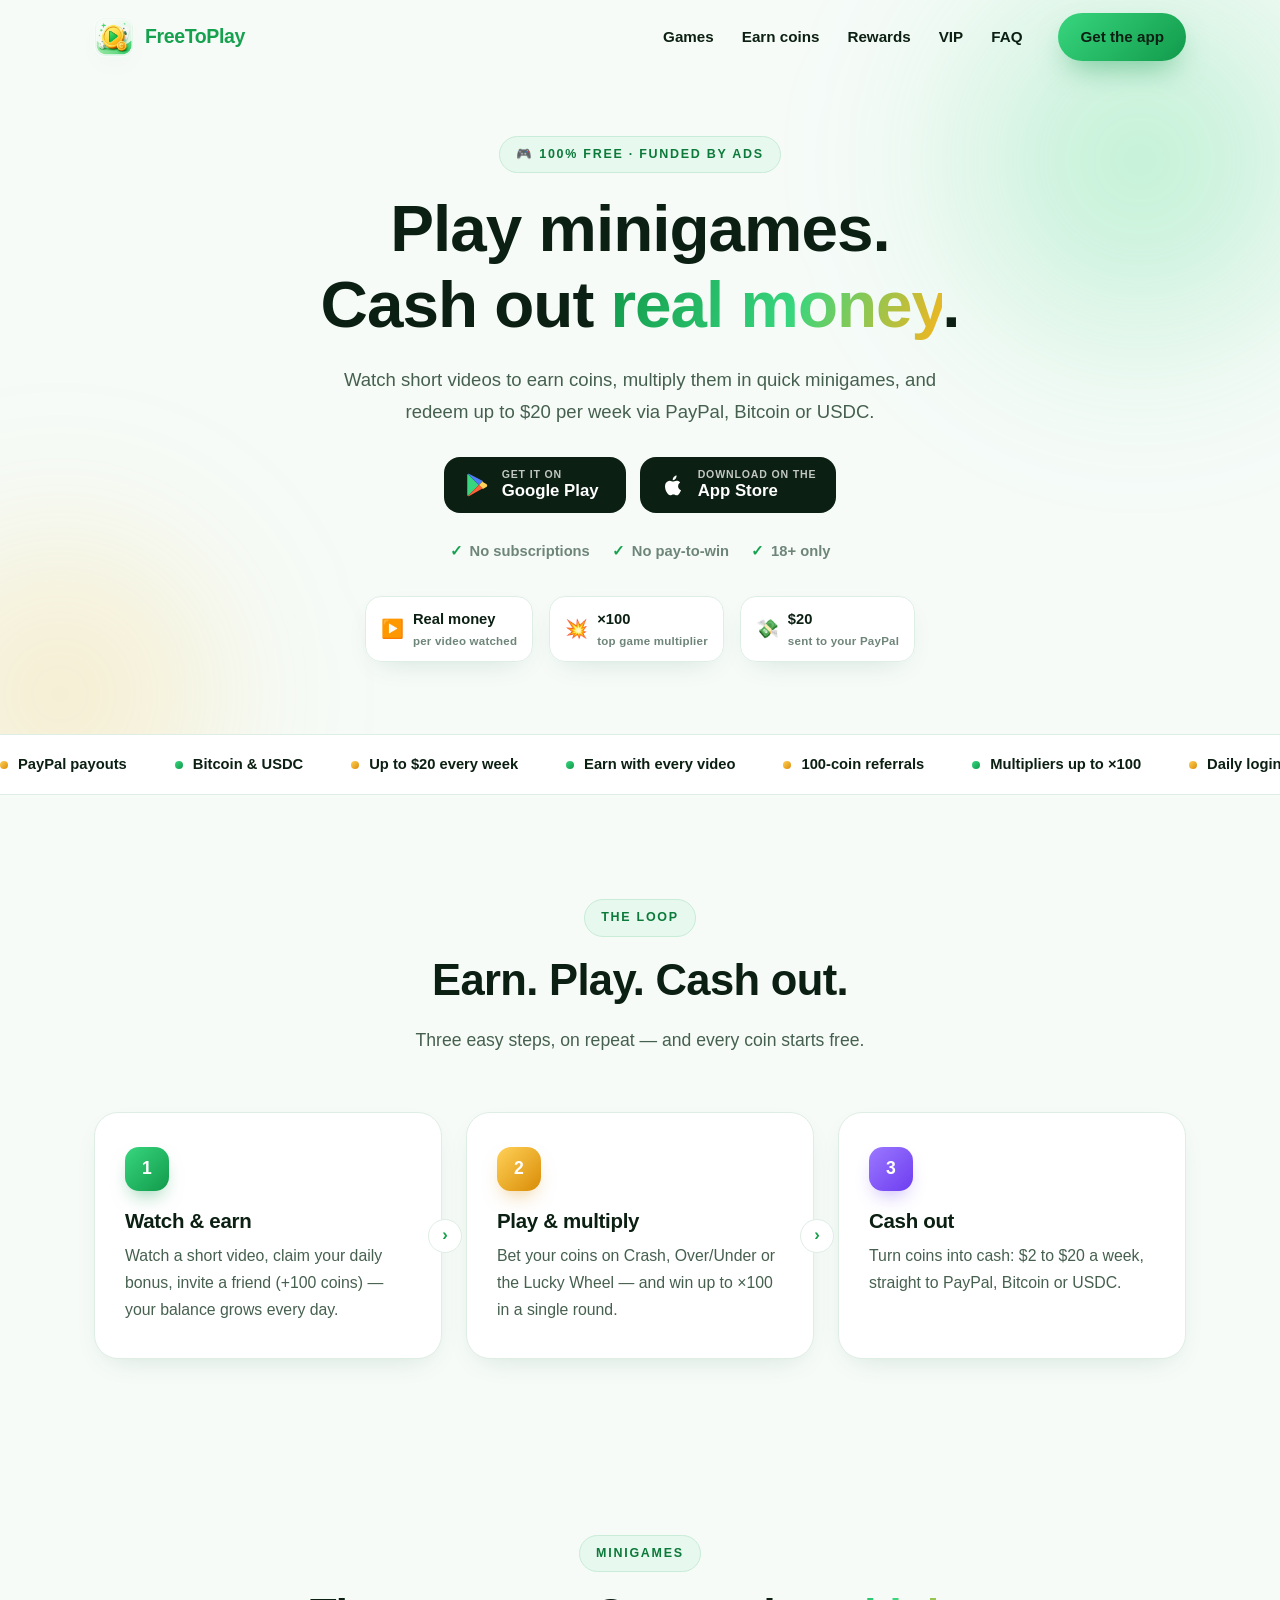
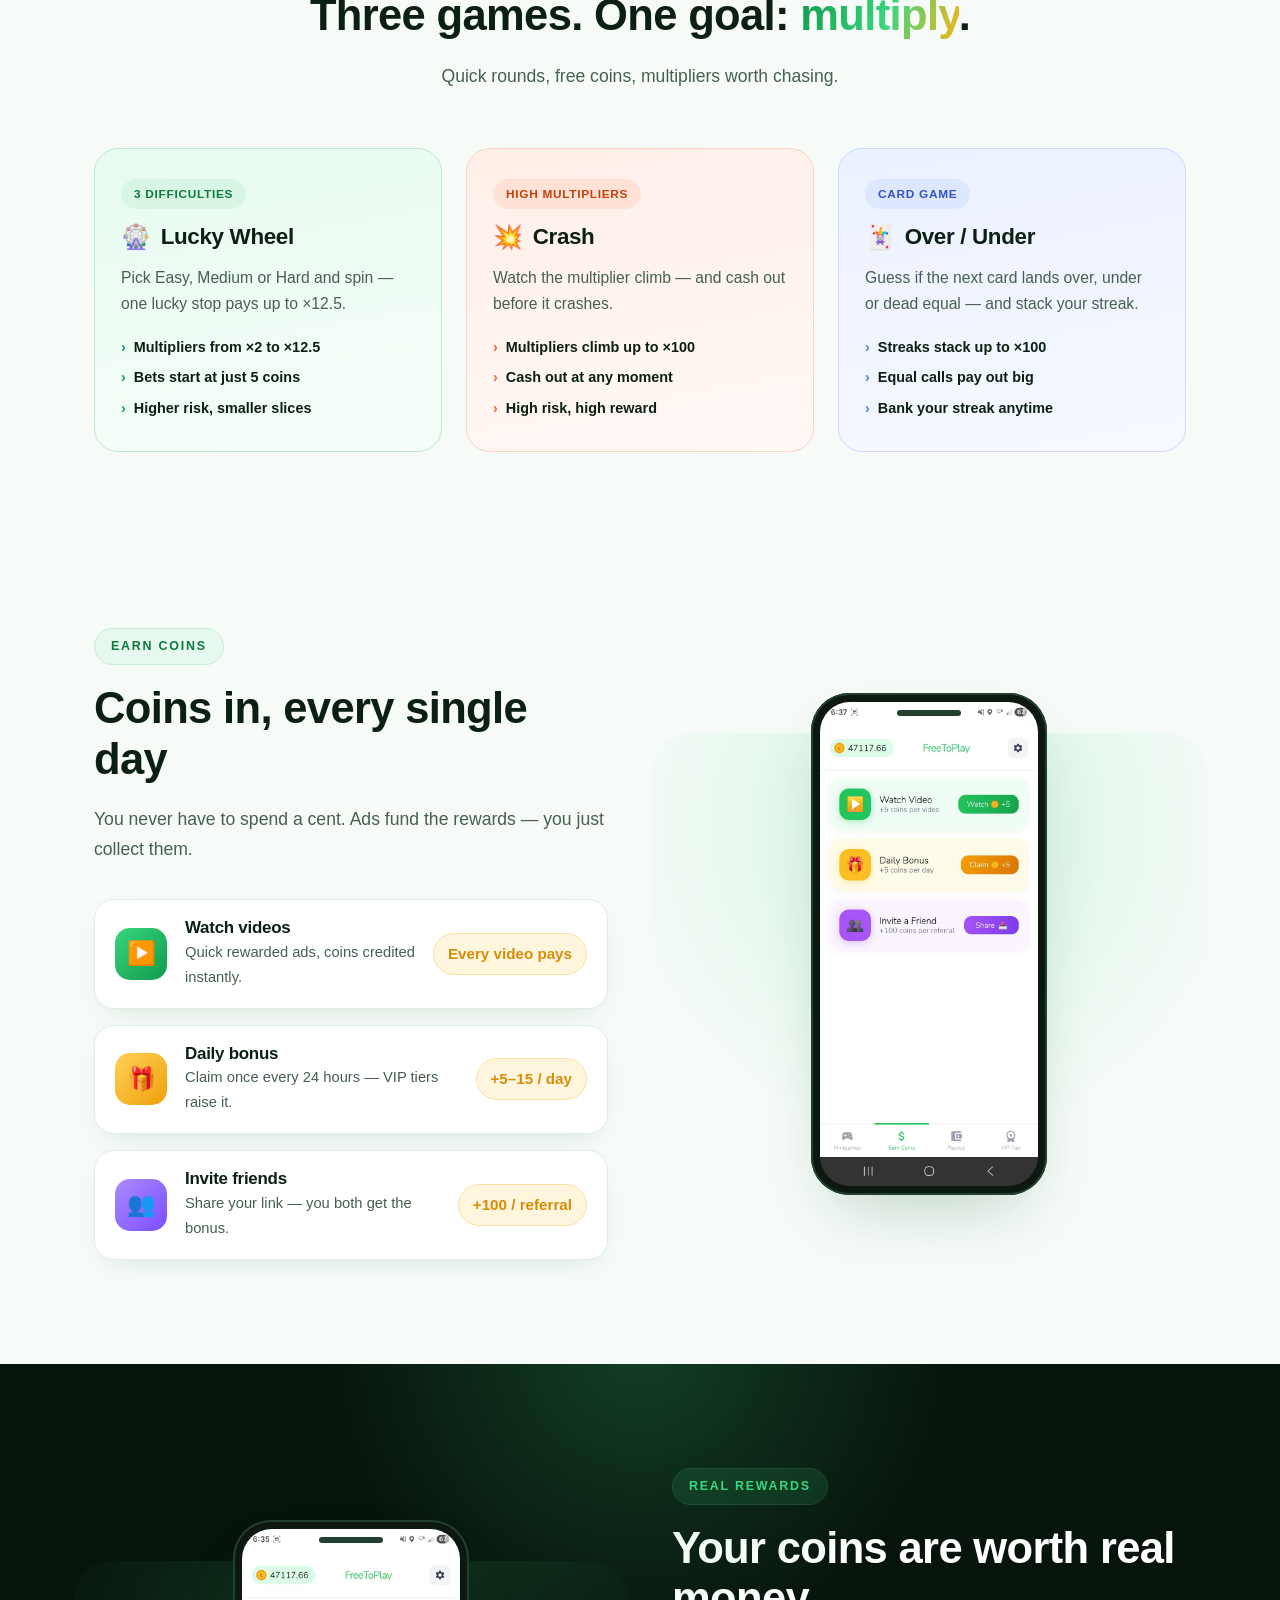
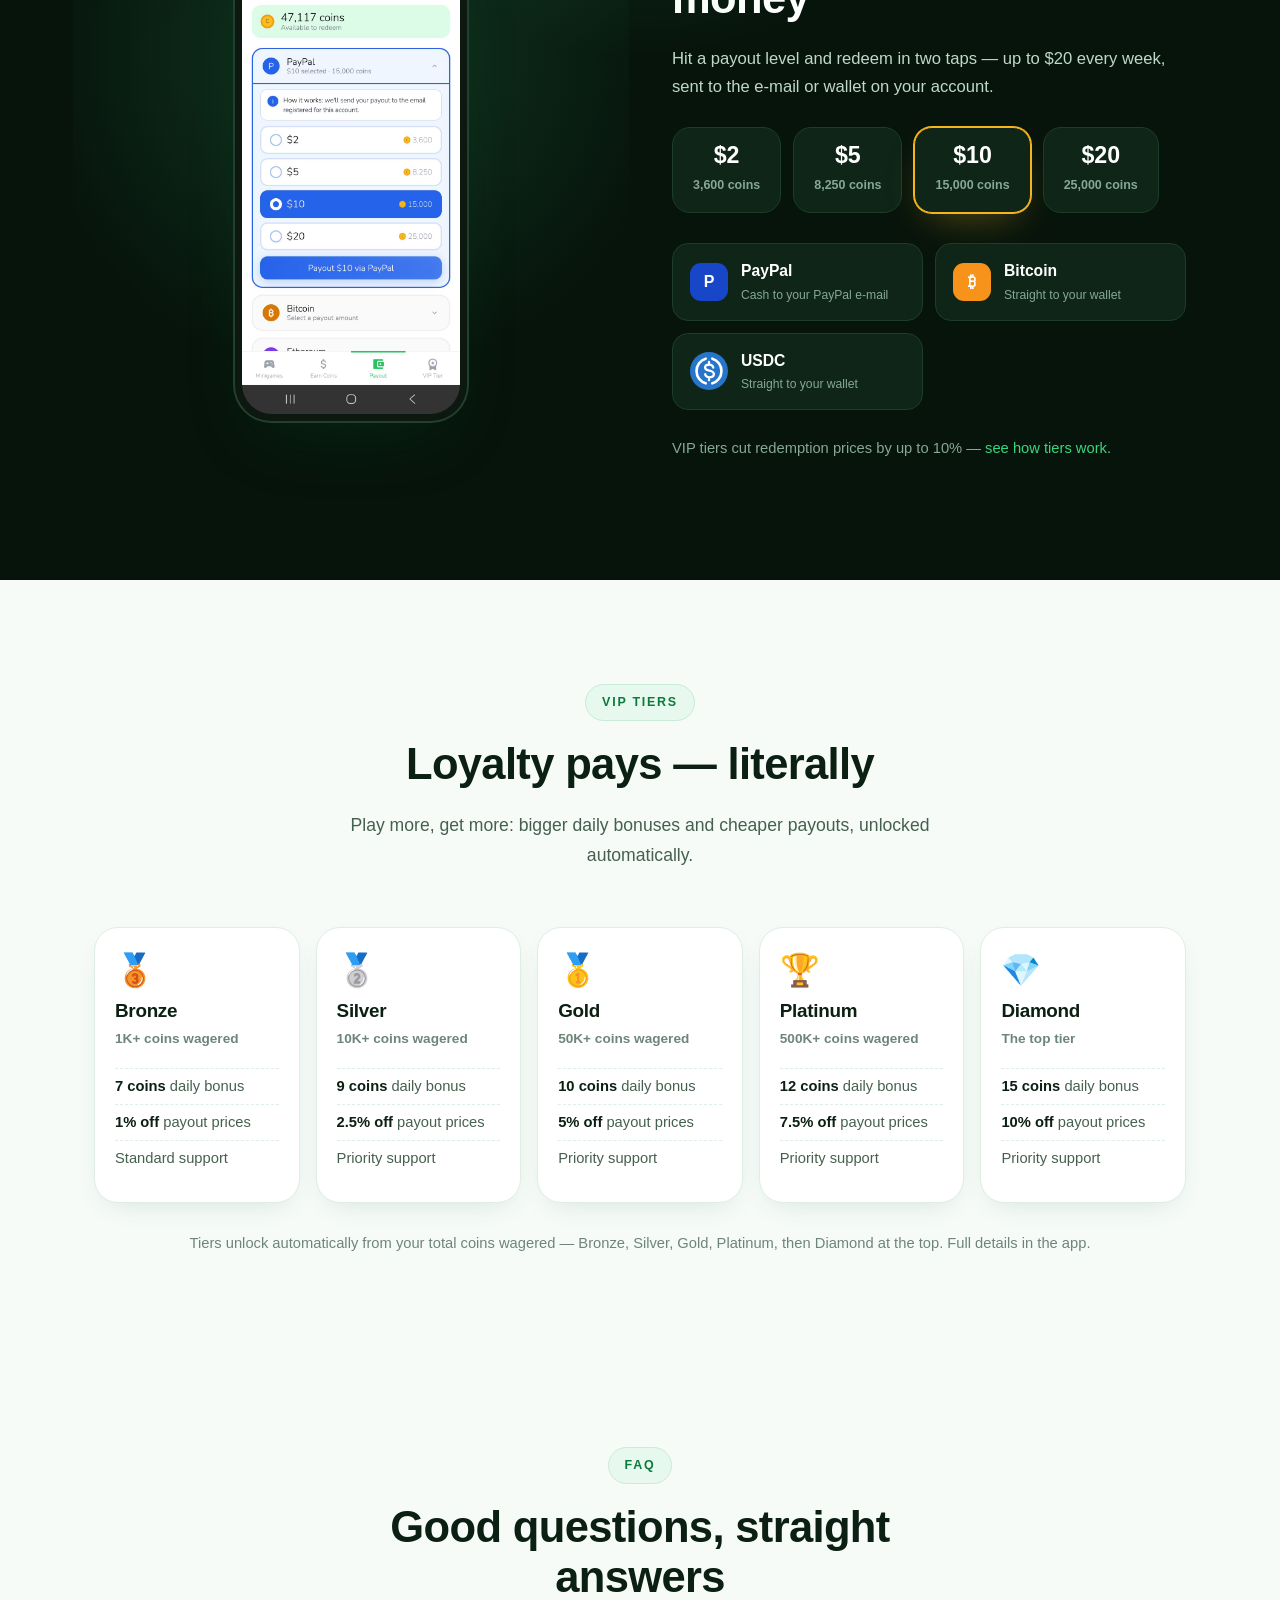
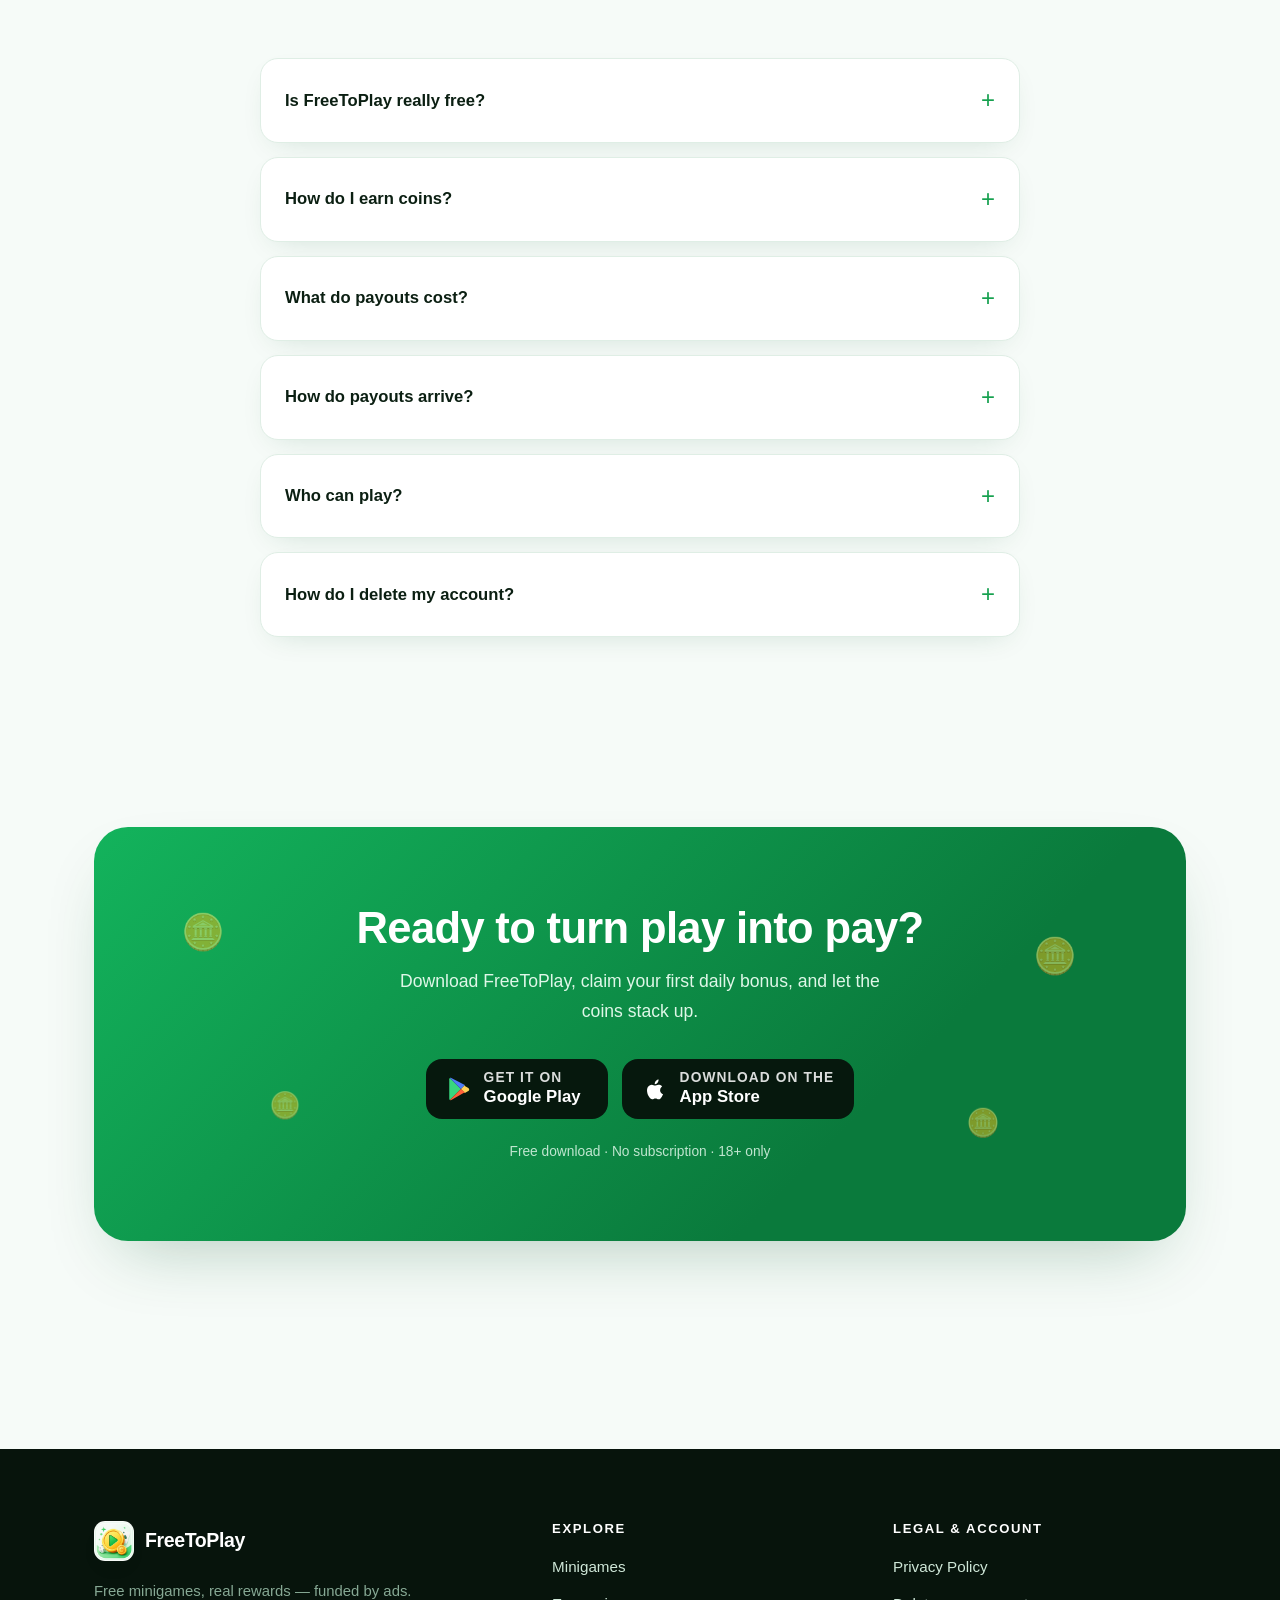
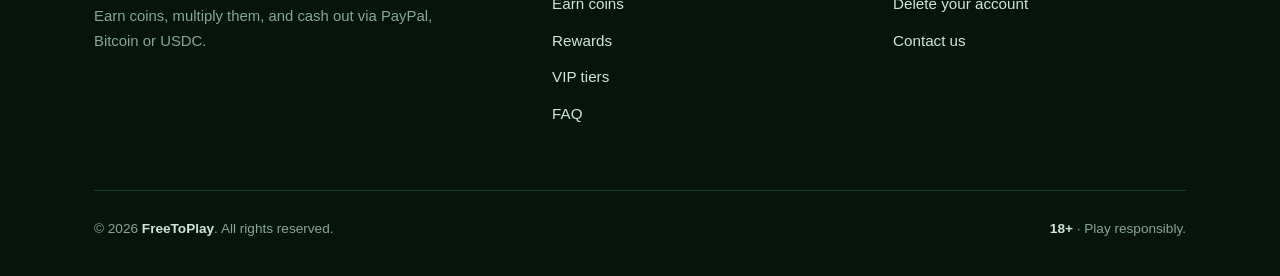
==== commit 41af81ae: "change to usdc payout method" ====
--- a/index.html
+++ b/index.html
@@ -4,7 +4,7 @@
 <meta charset="UTF-8">
 <meta name="viewport" content="width=device-width, initial-scale=1.0">
 <title>FreeToPlay — Play minigames, earn coins, cash out real money</title>
-<meta name="description" content="FreeToPlay is a free, ad-funded mobile app. Earn coins watching short videos, multiply them in minigames like Crash, Over/Under and the Lucky Wheel, and cash out up to $20 per week via PayPal, Bitcoin or Ethereum.">
+<meta name="description" content="FreeToPlay is a free, ad-funded mobile app. Earn coins watching short videos, multiply them in minigames like Crash, Over/Under and the Lucky Wheel, and cash out up to $20 per week via PayPal, Bitcoin or USDC.">
 <meta name="theme-color" content="#16a14f">
 <meta property="og:title" content="FreeToPlay — Earn real money, just by playing">
 <meta property="og:description" content="Watch short ads to earn coins, multiply them in fast minigames, and redeem real rewards. No subscriptions. No pay-to-win.">
@@ -47,7 +47,7 @@
     <div class="container hero-inner">
       <span class="eyebrow">🎮 100% free · Funded by ads</span>
         <h1>Play minigames.<br>Cash out <span class="grad-text">real money</span>.</h1>
-        <p class="hero-sub">Watch short videos to earn coins, multiply them in quick minigames, and redeem up to $20 per week via PayPal, Bitcoin or Ethereum.</p>
+        <p class="hero-sub">Watch short videos to earn coins, multiply them in quick minigames, and redeem up to $20 per week via PayPal, Bitcoin or USDC.</p>
         <div class="hero-actions">
           <a class="btn-store" href="https://play.google.com/store/apps/details?id=com.fluttec.freetoplay" aria-label="Get FreeToPlay on Google Play">
             <svg viewBox="0 0 24 24" aria-hidden="true"><path fill="#38d67e" d="M3.6 1.8 13.7 12 3.6 22.2c-.4-.2-.6-.7-.6-1.2V3c0-.5.2-1 .6-1.2z"/><path fill="#ffd158" d="m17.4 8.3-3.7 3.7 3.7 3.7 3.2-1.8c1.1-.6 1.1-2.2 0-2.8l-3.2-1.8z"/><path fill="#ff6038" d="M13.7 12 3.6 22.2c.3.2.8.2 1.3-.1l12.5-7.1L13.7 12z"/><path fill="#4f7df9" d="M13.7 12 17.4 8.3 4.9 1.9c-.5-.3-1-.3-1.3-.1L13.7 12z"/></svg>
@@ -76,8 +76,8 @@
   <!-- ===== Marquee ===== -->
   <div class="marquee" aria-hidden="true">
     <div class="marquee-track">
-      <span class="gold">PayPal payouts</span><span>Bitcoin &amp; Ethereum</span><span class="gold">Up to $20 every week</span><span>Earn with every video</span><span class="gold">100-coin referrals</span><span>Multipliers up to ×100</span><span class="gold">Daily login bonus</span><span>VIP saves up to 10%</span>
-      <span class="gold">PayPal payouts</span><span>Bitcoin &amp; Ethereum</span><span class="gold">Up to $20 every week</span><span>Earn with every video</span><span class="gold">100-coin referrals</span><span>Multipliers up to ×100</span><span class="gold">Daily login bonus</span><span>VIP saves up to 10%</span>
+      <span class="gold">PayPal payouts</span><span>Bitcoin &amp; USDC</span><span class="gold">Up to $20 every week</span><span>Earn with every video</span><span class="gold">100-coin referrals</span><span>Multipliers up to ×100</span><span class="gold">Daily login bonus</span><span>VIP saves up to 10%</span>
+      <span class="gold">PayPal payouts</span><span>Bitcoin &amp; USDC</span><span class="gold">Up to $20 every week</span><span>Earn with every video</span><span class="gold">100-coin referrals</span><span>Multipliers up to ×100</span><span class="gold">Daily login bonus</span><span>VIP saves up to 10%</span>
     </div>
   </div>
 
@@ -105,7 +105,7 @@
         <article class="step reveal">
           <div class="step-n">3</div>
           <h3>Cash out</h3>
-          <p>Turn coins into cash: $2 to $20 a week, straight to PayPal, Bitcoin or Ethereum.</p>
+          <p>Turn coins into cash: $2 to $20 a week, straight to PayPal, Bitcoin or USDC.</p>
         </article>
       </div>
     </div>
@@ -210,7 +210,7 @@
         <div class="methods reveal">
           <div class="method m-paypal"><i>P</i><div>PayPal<small>Cash to your PayPal e-mail</small></div></div>
           <div class="method m-btc"><i>₿</i><div>Bitcoin<small>Straight to your wallet</small></div></div>
-          <div class="method m-eth"><i>Ξ</i><div>Ethereum<small>Straight to your wallet</small></div></div>
+          <div class="method m-usdc"><i><svg viewBox="0 0 32 32" width="38" height="38" aria-hidden="true"><circle cx="16" cy="16" r="16" fill="#2775ca"/><path d="M13.2 26.4c-4.5-1.3-7.7-5.4-7.7-10.4s3.2-9.1 7.7-10.4" fill="none" stroke="#fff" stroke-width="2.2" stroke-linecap="round"/><path d="M18.8 5.6c4.5 1.3 7.7 5.4 7.7 10.4s-3.2 9.1-7.7 10.4" fill="none" stroke="#fff" stroke-width="2.2" stroke-linecap="round"/><path d="M16 8.3v2.1M16 21.6v2.1M19.6 13.1c-.3-1.6-1.7-2.5-3.5-2.5-2.1 0-3.4 1-3.4 2.5 0 1.3.9 2 2.9 2.4l1.4.3c2.1.5 3.1 1.3 3.1 2.8 0 1.6-1.4 2.7-3.6 2.7-2.1 0-3.5-1-3.7-2.6" fill="none" stroke="#fff" stroke-width="1.9" stroke-linecap="round"/></svg></i><div>USDC<small>Straight to your wallet</small></div></div>
         </div>
         <p class="vip-note">VIP tiers cut redemption prices by up to 10% — <a href="#vip">see how tiers work</a>.</p>
       </div>
@@ -303,7 +303,7 @@
         </details>
         <details>
           <summary>How do payouts arrive?</summary>
-          <p>PayPal payouts go to the e-mail registered on your account. Bitcoin payouts are processed exclusively over the Lightning Network — we'll e-mail you and ask you to send us a Lightning invoice for your payout amount. For Ethereum, we'll e-mail you to confirm the wallet address before sending. All requests run through standard fraud-prevention checks first, so make sure your contact details are accurate.</p>
+          <p>PayPal payouts go to the e-mail registered on your account. Bitcoin payouts are processed exclusively over the Lightning Network — we'll e-mail you and ask you to send us a Lightning invoice for your payout amount. For USDC, we'll e-mail you to confirm the wallet address and network before sending. All requests run through standard fraud-prevention checks first, so make sure your contact details are accurate.</p>
         </details>
         <details>
           <summary>Who can play?</summary>
@@ -354,7 +354,7 @@
           <img src="assets/img/logo.png" alt="FreeToPlay logo">
           <b>FreeToPlay</b>
         </a>
-        <p style="margin-top:18px">Free minigames, real rewards — funded by ads. Earn coins, multiply them, and cash out via PayPal, Bitcoin or Ethereum.</p>
+        <p style="margin-top:18px">Free minigames, real rewards — funded by ads. Earn coins, multiply them, and cash out via PayPal, Bitcoin or USDC.</p>
       </div>
       <div>
         <h4>Explore</h4>
